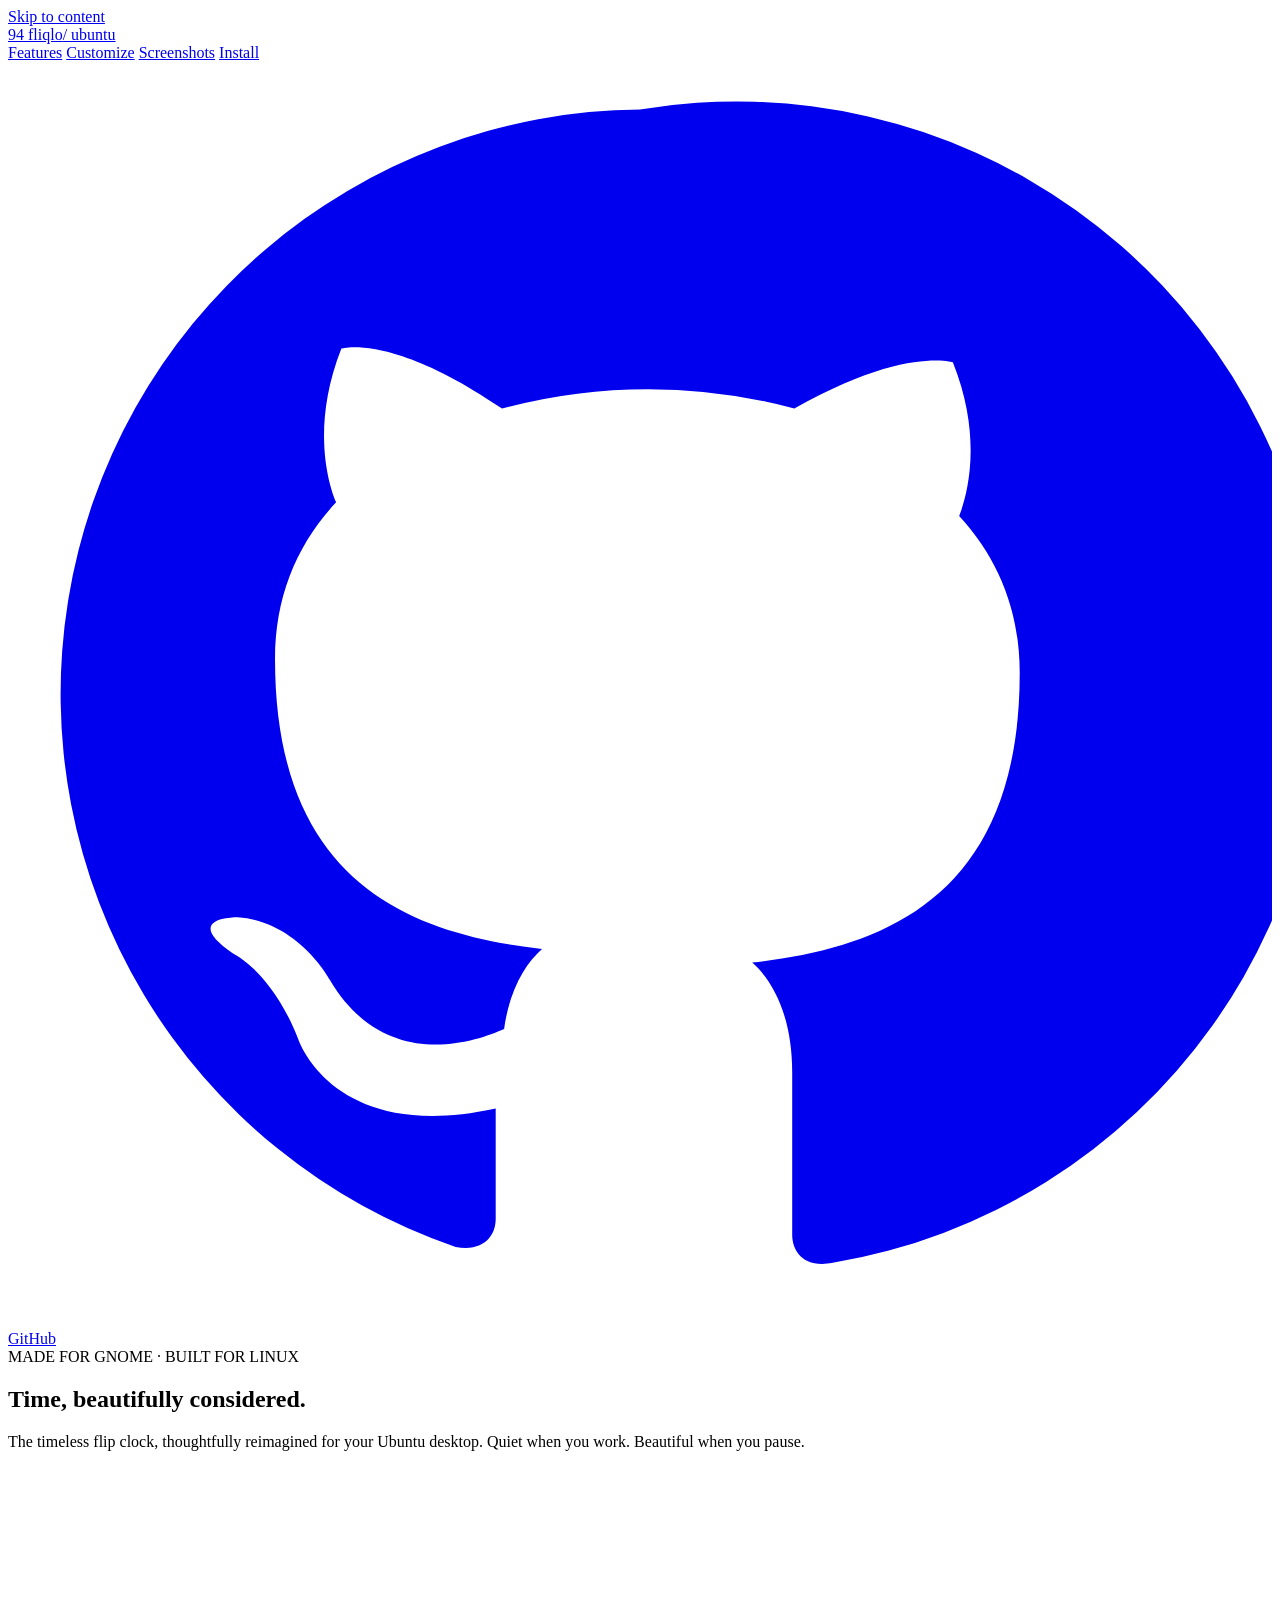
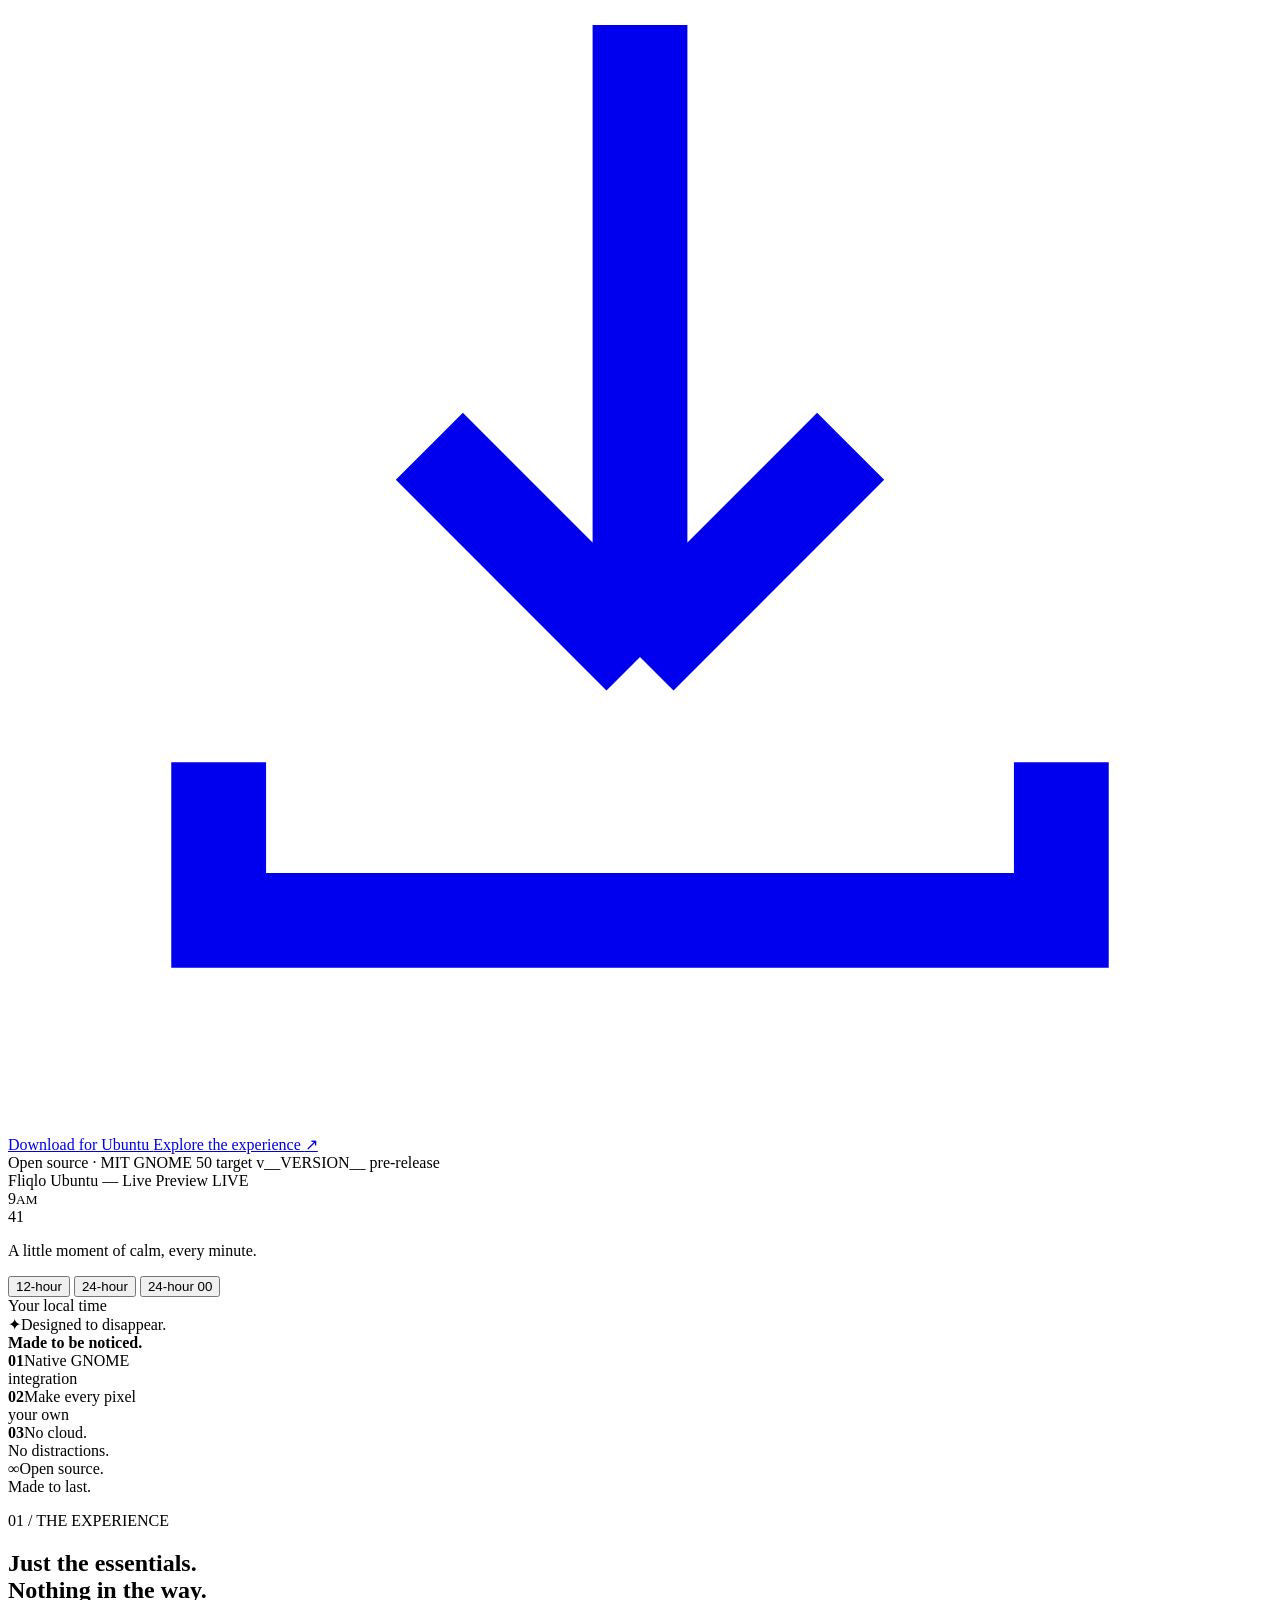
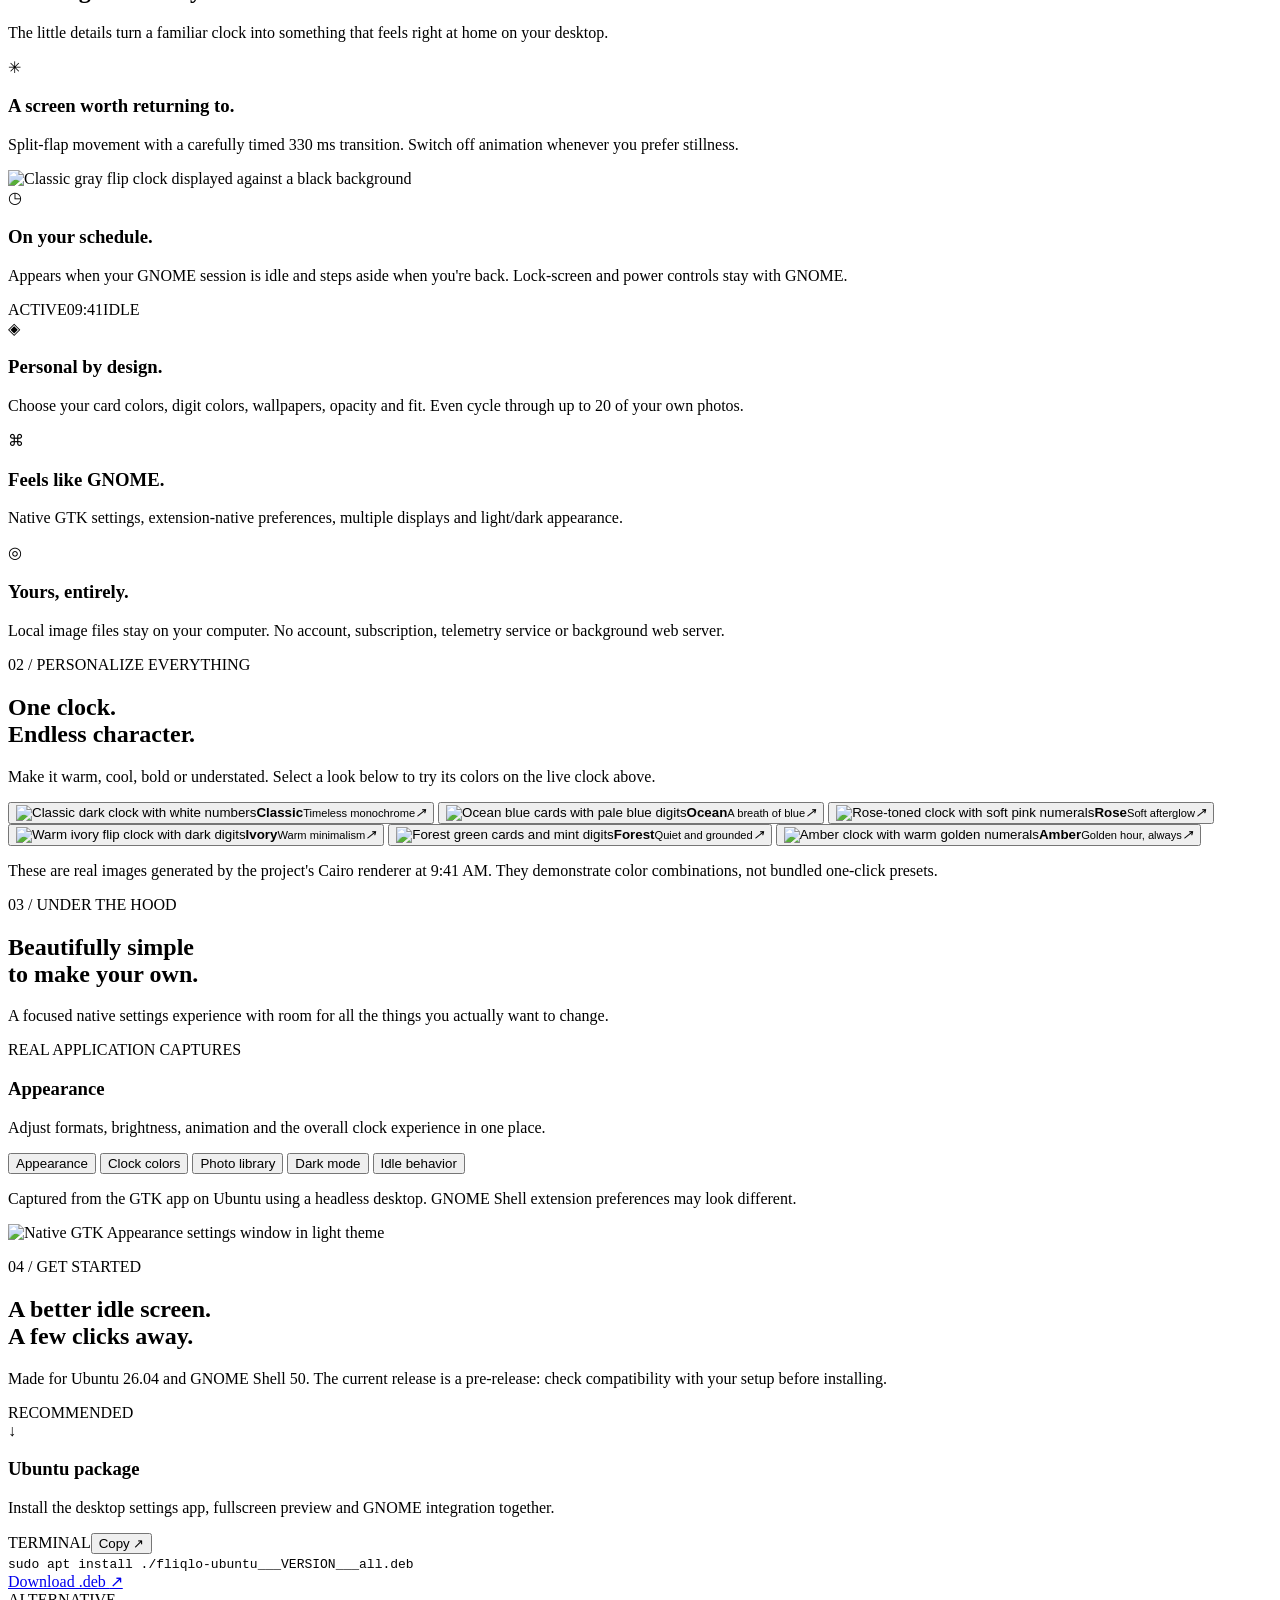
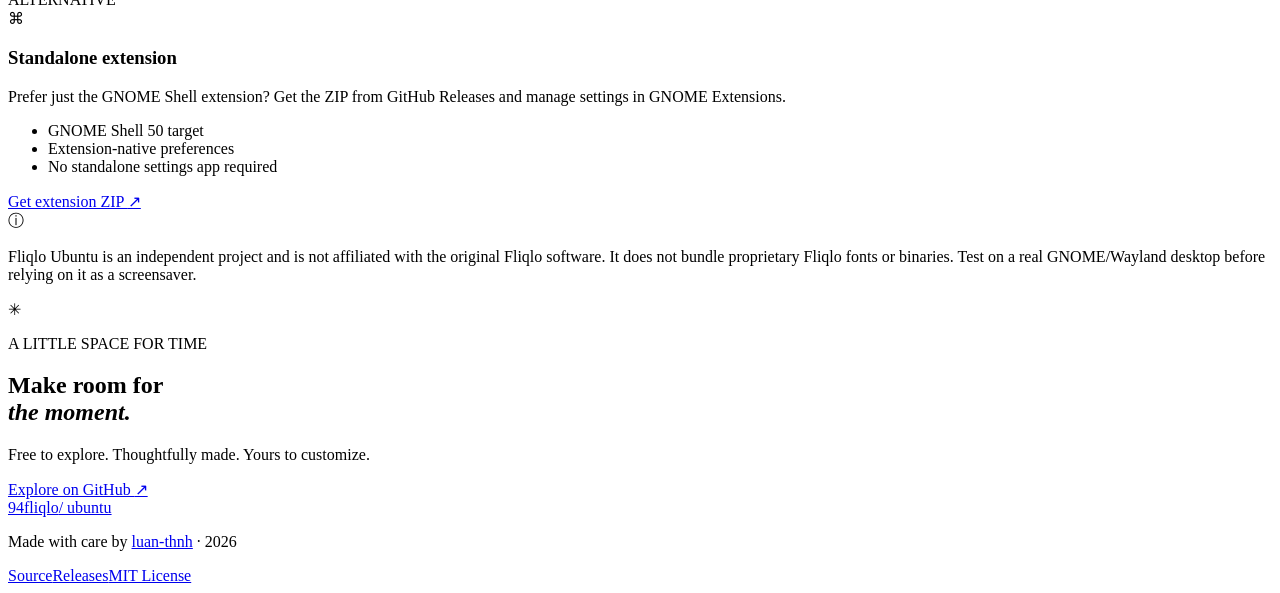
==== website/index.html @ 121087f3 "feat(website): add editorial responsive landing page for Fliqlo Ubuntu" ====
<!doctype html>
<html lang="en">
<head>
  <meta charset="UTF-8">
  <meta name="viewport" content="width=device-width, initial-scale=1">
  <meta name="theme-color" content="#0a0b0e">
  <meta name="description" content="Fliqlo Ubuntu — a beautifully minimal flip-clock screensaver for GNOME on Wayland. Customize colors, backgrounds and idle behavior, with native GTK settings.">
  <meta property="og:type" content="website">
  <meta property="og:title" content="Fliqlo Ubuntu — Time, beautifully considered.">
  <meta property="og:description" content="The iconic flip-clock feeling, reimagined for Ubuntu and GNOME.">
  <meta property="og:image" content="https://luan-thnh.github.io/fliqlo-ubuntu/assets/theme-ocean.png">
  <meta property="og:url" content="https://luan-thnh.github.io/fliqlo-ubuntu/">
  <link rel="canonical" href="https://luan-thnh.github.io/fliqlo-ubuntu/">
  <link rel="icon" type="image/svg+xml" href="./favicon.svg">
  <link rel="stylesheet" href="./styles.css">
  <title>Fliqlo Ubuntu — Time, beautifully considered.</title>
  <script src="./app.js" defer></script>
</head>
<body>
  <a class="skip-link" href="#main">Skip to content</a>
  <div class="page-glow" aria-hidden="true"></div>
  <header class="site-header">
    <nav class="navigation wrap" aria-label="Main navigation">
      <a class="brand" href="#home" aria-label="Fliqlo Ubuntu home">
        <span class="brand-icon" aria-hidden="true"><span>9</span><i></i><span>4</span></span>
        <span>fliqlo<span class="brand-sub">/ ubuntu</span></span>
      </a>
      <div class="nav-links">
        <a href="#features">Features</a>
        <a href="#customize">Customize</a>
        <a href="#screenshots">Screenshots</a>
        <a href="#install">Install</a>
      </div>
      <a class="nav-github" href="https://github.com/luan-thnh/fliqlo-ubuntu" target="_blank" rel="noopener noreferrer" aria-label="View Fliqlo Ubuntu on GitHub">
        <svg viewBox="0 0 24 24" fill="currentColor" aria-hidden="true"><path d="M12 .9A11.1 11.1 0 0 0 8.5 22.5c.56.1.76-.24.76-.53v-2.1c-3.1.68-3.75-1.32-3.75-1.32-.5-1.28-1.23-1.62-1.23-1.62-1.02-.7.08-.69.08-.69 1.14.08 1.74 1.17 1.74 1.17 1.02 1.74 2.67 1.24 3.32.95.1-.74.4-1.24.72-1.52-2.47-.28-5.07-1.24-5.07-5.5 0-1.21.43-2.2 1.16-2.98-.12-.28-.5-1.4.1-2.92 0 0 .95-.3 3.05 1.14a10.65 10.65 0 0 1 5.55 0C17 5.4 17.94 5.7 17.94 5.7c.61 1.52.23 2.64.12 2.92.72.78 1.15 1.77 1.15 2.98 0 4.27-2.6 5.22-5.08 5.5.4.35.76 1.03.76 2.08v3.09c0 .29.2.64.77.53A11.1 11.1 0 0 0 12 .9Z"/></svg>
        <span>GitHub</span>
      </a>
    </nav>
  </header>

  <main id="main">
    <section class="hero wrap" id="home" aria-labelledby="hero-title">
      <div class="hero-copy">
        <div class="eyebrow"><span class="status-dot"></span> MADE FOR GNOME · BUILT FOR LINUX</div>
        <h1 id="hero-title">Time, <span class="text-gradient">beautifully</span> considered.</h1>
        <p class="hero-description">The timeless flip clock, thoughtfully reimagined for your Ubuntu desktop. Quiet when you work. Beautiful when you pause.</p>
        <div class="hero-actions">
          <a class="button button-primary" href="https://github.com/luan-thnh/fliqlo-ubuntu/releases/download/v__VERSION__/fliqlo-ubuntu___VERSION___all.deb">
            <svg viewBox="0 0 24 24" fill="none" stroke="currentColor" stroke-width="1.8" aria-hidden="true"><path d="M12 3v12m0 0 4-4m-4 4-4-4M4 17v3h16v-3"/></svg>
            Download for Ubuntu
          </a>
          <a class="button button-secondary" href="#customize">Explore the experience <span aria-hidden="true">↗</span></a>
        </div>
        <div class="hero-meta">
          <span><span class="meta-dot"></span> Open source · MIT</span>
          <span>GNOME 50 target</span>
          <span>v__VERSION__ pre-release</span>
        </div>
      </div>
      <div class="hero-visual">
        <div class="hero-aurora" aria-hidden="true"></div>
        <div class="preview-shell" id="clock-preview" data-theme="classic">
          <div class="preview-topbar">
            <span class="window-controls" aria-hidden="true"><i></i><i></i><i></i></span>
            <span class="preview-title">Fliqlo Ubuntu <span>— Live Preview</span></span>
            <span class="live-indicator"><span></span> LIVE</span>
          </div>
          <div class="clock-stage">
            <div class="clock-numbers" aria-label="Live flip clock">
              <div class="clock-card"><span id="clock-hours">9</span><small id="clock-period">AM</small><i aria-hidden="true"></i></div>
              <div class="clock-card"><span id="clock-minutes">41</span><i aria-hidden="true"></i></div>
            </div>
            <p class="clock-hint">A little moment of calm, every minute.</p>
          </div>
          <div class="preview-bottom">
            <div class="segmented" role="group" aria-label="Clock format">
              <button type="button" data-format="12" aria-pressed="true" class="is-active">12-hour</button>
              <button type="button" data-format="24" aria-pressed="false">24-hour</button>
              <button type="button" data-format="24pad" aria-pressed="false">24-hour 00</button>
            </div>
            <span class="preview-time-label">Your local time</span>
          </div>
        </div>
        <div class="floating-note"><span class="tiny-sparkle">✦</span><span>Designed to disappear.<br><strong>Made to be noticed.</strong></span></div>
      </div>
    </section>

    <section class="intro-ribbon wrap" aria-label="Project highlights">
      <div><strong>01</strong><span>Native GNOME<br>integration</span></div>
      <div><strong>02</strong><span>Make every pixel<br>your own</span></div>
      <div><strong>03</strong><span>No cloud.<br>No distractions.</span></div>
      <div><strong>∞</strong><span>Open source.<br>Made to last.</span></div>
    </section>

    <section class="section wrap" id="features" aria-labelledby="features-title">
      <div class="section-heading">
        <div><p class="overline">01 / THE EXPERIENCE</p><h2 id="features-title">Just the essentials.<br><span>Nothing in the way.</span></h2></div>
        <p class="section-intro">The little details turn a familiar clock into something that feels right at home on your desktop.</p>
      </div>
      <div class="feature-grid">
        <article class="feature-card feature-large">
          <div class="feature-mark">✳</div>
          <h3>A screen worth returning to.</h3>
          <p>Split-flap movement with a carefully timed 330 ms transition. Switch off animation whenever you prefer stillness.</p>
          <div class="feature-visual"><img loading="lazy" src="./assets/theme-classic.png" width="1600" height="900" alt="Classic gray flip clock displayed against a black background"></div>
        </article>
        <article class="feature-card">
          <div class="feature-mark">◷</div>
          <h3>On your schedule.</h3>
          <p>Appears when your GNOME session is idle and steps aside when you're back. Lock-screen and power controls stay with GNOME.</p>
          <div class="mini-graphic"><span>ACTIVE</span><span class="dotted-line"></span><span class="mini-clock">09<span>:</span>41</span><span class="mini-tag">IDLE</span></div>
        </article>
        <article class="feature-card">
          <div class="feature-mark">◈</div>
          <h3>Personal by design.</h3>
          <p>Choose your card colors, digit colors, wallpapers, opacity and fit. Even cycle through up to 20 of your own photos.</p>
          <div class="color-dots"><span style="background:#173a56"></span><span style="background:#572c43"></span><span style="background:#e8ddc9"></span><span style="background:#194d40"></span><span style="background:#634222"></span></div>
        </article>
        <article class="feature-card feature-bottom">
          <div class="feature-mark">⌘</div>
          <h3>Feels like GNOME.</h3>
          <p>Native GTK settings, extension-native preferences, multiple displays and light/dark appearance.</p>
        </article>
        <article class="feature-card feature-bottom">
          <div class="feature-mark">◎</div>
          <h3>Yours, entirely.</h3>
          <p>Local image files stay on your computer. No account, subscription, telemetry service or background web server.</p>
        </article>
      </div>
    </section>

    <section class="section themes-section" id="customize" aria-labelledby="customize-title">
      <div class="wrap">
        <div class="section-heading">
          <div><p class="overline">02 / PERSONALIZE EVERYTHING</p><h2 id="customize-title">One clock.<br><span>Endless character.</span></h2></div>
          <p class="section-intro">Make it warm, cool, bold or understated. Select a look below to try its colors on the live clock above.</p>
        </div>
        <div class="themes-grid" role="group" aria-label="Preview flip-clock color combinations">
          <button class="theme-tile is-selected" type="button" data-theme="classic" aria-pressed="true"><img loading="lazy" src="./assets/theme-classic.png" width="1600" height="900" alt="Classic dark clock with white numbers"><span><strong>Classic</strong><small>Timeless monochrome</small></span><i aria-hidden="true">↗</i></button>
          <button class="theme-tile" type="button" data-theme="ocean" aria-pressed="false"><img loading="lazy" src="./assets/theme-ocean.png" width="1600" height="900" alt="Ocean blue cards with pale blue digits"><span><strong>Ocean</strong><small>A breath of blue</small></span><i aria-hidden="true">↗</i></button>
          <button class="theme-tile" type="button" data-theme="rose" aria-pressed="false"><img loading="lazy" src="./assets/theme-rose.png" width="1600" height="900" alt="Rose-toned clock with soft pink numerals"><span><strong>Rose</strong><small>Soft afterglow</small></span><i aria-hidden="true">↗</i></button>
          <button class="theme-tile" type="button" data-theme="ivory" aria-pressed="false"><img loading="lazy" src="./assets/theme-ivory.png" width="1600" height="900" alt="Warm ivory flip clock with dark digits"><span><strong>Ivory</strong><small>Warm minimalism</small></span><i aria-hidden="true">↗</i></button>
          <button class="theme-tile" type="button" data-theme="forest" aria-pressed="false"><img loading="lazy" src="./assets/theme-forest.png" width="1600" height="900" alt="Forest green cards and mint digits"><span><strong>Forest</strong><small>Quiet and grounded</small></span><i aria-hidden="true">↗</i></button>
          <button class="theme-tile" type="button" data-theme="amber" aria-pressed="false"><img loading="lazy" src="./assets/theme-amber.png" width="1600" height="900" alt="Amber clock with warm golden numerals"><span><strong>Amber</strong><small>Golden hour, always</small></span><i aria-hidden="true">↗</i></button>
        </div>
        <p class="gallery-disclaimer">These are real images generated by the project's Cairo renderer at 9:41 AM. They demonstrate color combinations, not bundled one-click presets.</p>
      </div>
    </section>

    <section class="section wrap" id="screenshots" aria-labelledby="screenshots-title">
      <div class="section-heading">
        <div><p class="overline">03 / UNDER THE HOOD</p><h2 id="screenshots-title">Beautifully simple<br><span>to make your own.</span></h2></div>
        <p class="section-intro">A focused native settings experience with room for all the things you actually want to change.</p>
      </div>
      <div class="screenshots-layout">
        <div class="screenshot-caption">
          <span class="small-index">REAL APPLICATION CAPTURES</span>
          <h3 id="screenshot-title">Appearance</h3>
          <p id="screenshot-description">Adjust formats, brightness, animation and the overall clock experience in one place.</p>
          <div class="screenshot-tabs" role="group" aria-label="Choose application screenshot">
            <button type="button" class="is-active" data-shot="appearance" aria-pressed="true">Appearance</button>
            <button type="button" data-shot="colors" aria-pressed="false">Clock colors</button>
            <button type="button" data-shot="photos" aria-pressed="false">Photo library</button>
            <button type="button" data-shot="dark" aria-pressed="false">Dark mode</button>
            <button type="button" data-shot="idle" aria-pressed="false">Idle behavior</button>
          </div>
          <p class="screenshot-footnote">Captured from the GTK app on Ubuntu using a headless desktop. GNOME Shell extension preferences may look different.</p>
        </div>
        <div class="screenshot-frame"><img id="screenshot-image" loading="lazy" src="./assets/appearance-light.png" width="690" height="876" alt="Native GTK Appearance settings window in light theme"></div>
      </div>
    </section>

    <section class="section install-section" id="install" aria-labelledby="install-title">
      <div class="wrap">
        <div class="section-heading">
          <div><p class="overline">04 / GET STARTED</p><h2 id="install-title">A better idle screen.<br><span>A few clicks away.</span></h2></div>
          <p class="section-intro">Made for Ubuntu 26.04 and GNOME Shell 50. The current release is a pre-release: check compatibility with your setup before installing.</p>
        </div>
        <div class="install-grid">
          <article class="install-card install-featured">
            <span class="install-type">RECOMMENDED</span>
            <div class="install-icon">↓</div>
            <h3>Ubuntu package</h3>
            <p>Install the desktop settings app, fullscreen preview and GNOME integration together.</p>
            <div class="terminal"><div class="terminal-top"><span>TERMINAL</span><button type="button" id="copy-install" aria-label="Copy installation command">Copy <span aria-hidden="true">↗</span></button></div><code id="install-command">sudo apt install ./fliqlo-ubuntu___VERSION___all.deb</code></div>
            <a class="button button-primary install-cta" href="https://github.com/luan-thnh/fliqlo-ubuntu/releases/download/v__VERSION__/fliqlo-ubuntu___VERSION___all.deb">Download .deb <span aria-hidden="true">↗</span></a>
          </article>
          <article class="install-card">
            <span class="install-type">ALTERNATIVE</span>
            <div class="install-icon muted">⌘</div>
            <h3>Standalone extension</h3>
            <p>Prefer just the GNOME Shell extension? Get the ZIP from GitHub Releases and manage settings in GNOME Extensions.</p>
            <ul class="install-list"><li>GNOME Shell 50 target</li><li>Extension-native preferences</li><li>No standalone settings app required</li></ul>
            <a class="button button-secondary install-cta" href="https://github.com/luan-thnh/fliqlo-ubuntu/releases/tag/v__VERSION__">Get extension ZIP <span aria-hidden="true">↗</span></a>
          </article>
        </div>
        <div class="install-note"><span>ⓘ</span><p>Fliqlo Ubuntu is an independent project and is not affiliated with the original Fliqlo software. It does not bundle proprietary Fliqlo fonts or binaries. Test on a real GNOME/Wayland desktop before relying on it as a screensaver.</p></div>
      </div>
    </section>

    <section class="closing wrap" aria-labelledby="closing-title">
      <div class="closing-line" aria-hidden="true">✳</div>
      <p class="overline">A LITTLE SPACE FOR TIME</p>
      <h2 id="closing-title">Make room for<br><em>the moment.</em></h2>
      <p>Free to explore. Thoughtfully made. Yours to customize.</p>
      <a class="button button-primary" href="https://github.com/luan-thnh/fliqlo-ubuntu">Explore on GitHub <span aria-hidden="true">↗</span></a>
    </section>
  </main>
  <footer class="footer wrap">
    <a class="brand" href="#home"><span class="brand-icon small" aria-hidden="true"><span>9</span><i></i><span>4</span></span>fliqlo<span class="brand-sub">/ ubuntu</span></a>
    <p>Made with care by <a href="https://github.com/luan-thnh" target="_blank" rel="noopener noreferrer">luan-thnh</a> · <span id="year">2026</span></p>
    <div><a href="https://github.com/luan-thnh/fliqlo-ubuntu">Source</a><a href="https://github.com/luan-thnh/fliqlo-ubuntu/releases">Releases</a><a href="https://github.com/luan-thnh/fliqlo-ubuntu/blob/main/LICENSE">MIT License</a></div>
  </footer>
  <div class="toast" id="toast" role="status" aria-live="polite"></div>
</body>
</html>
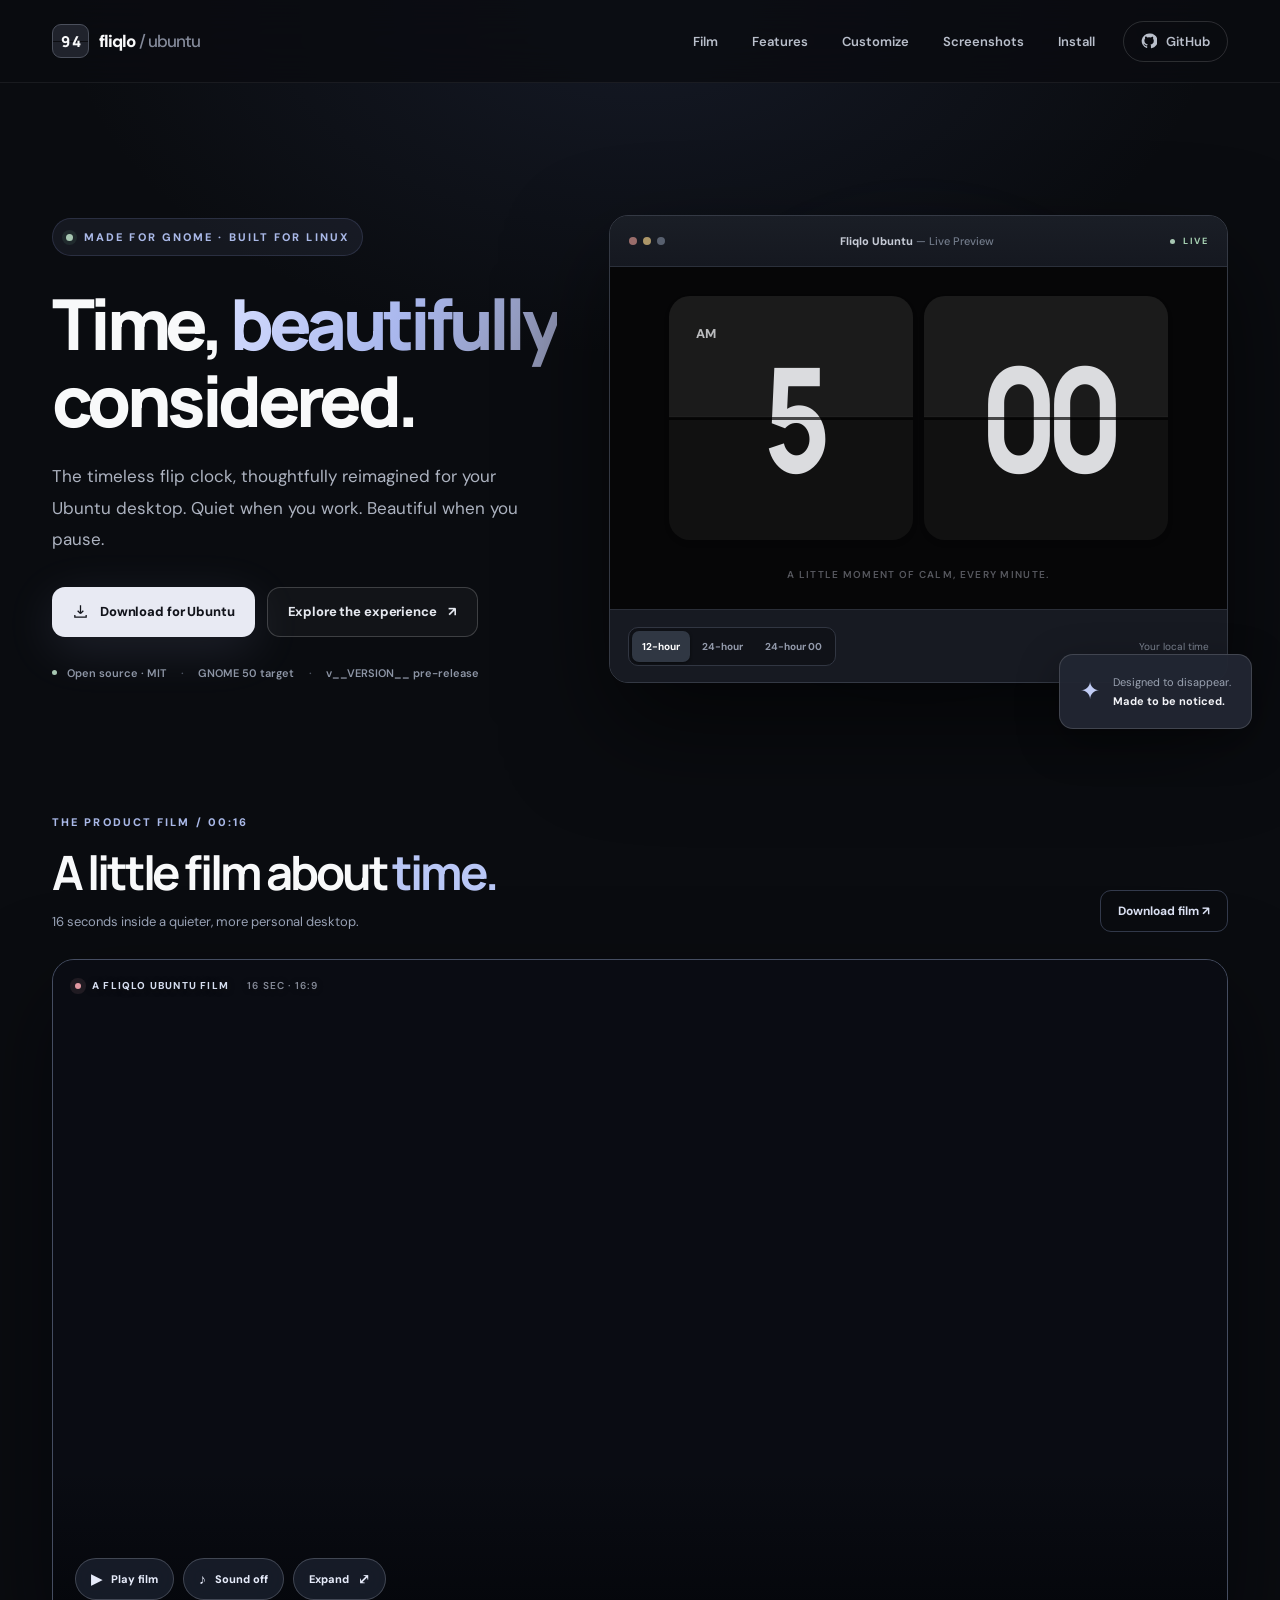
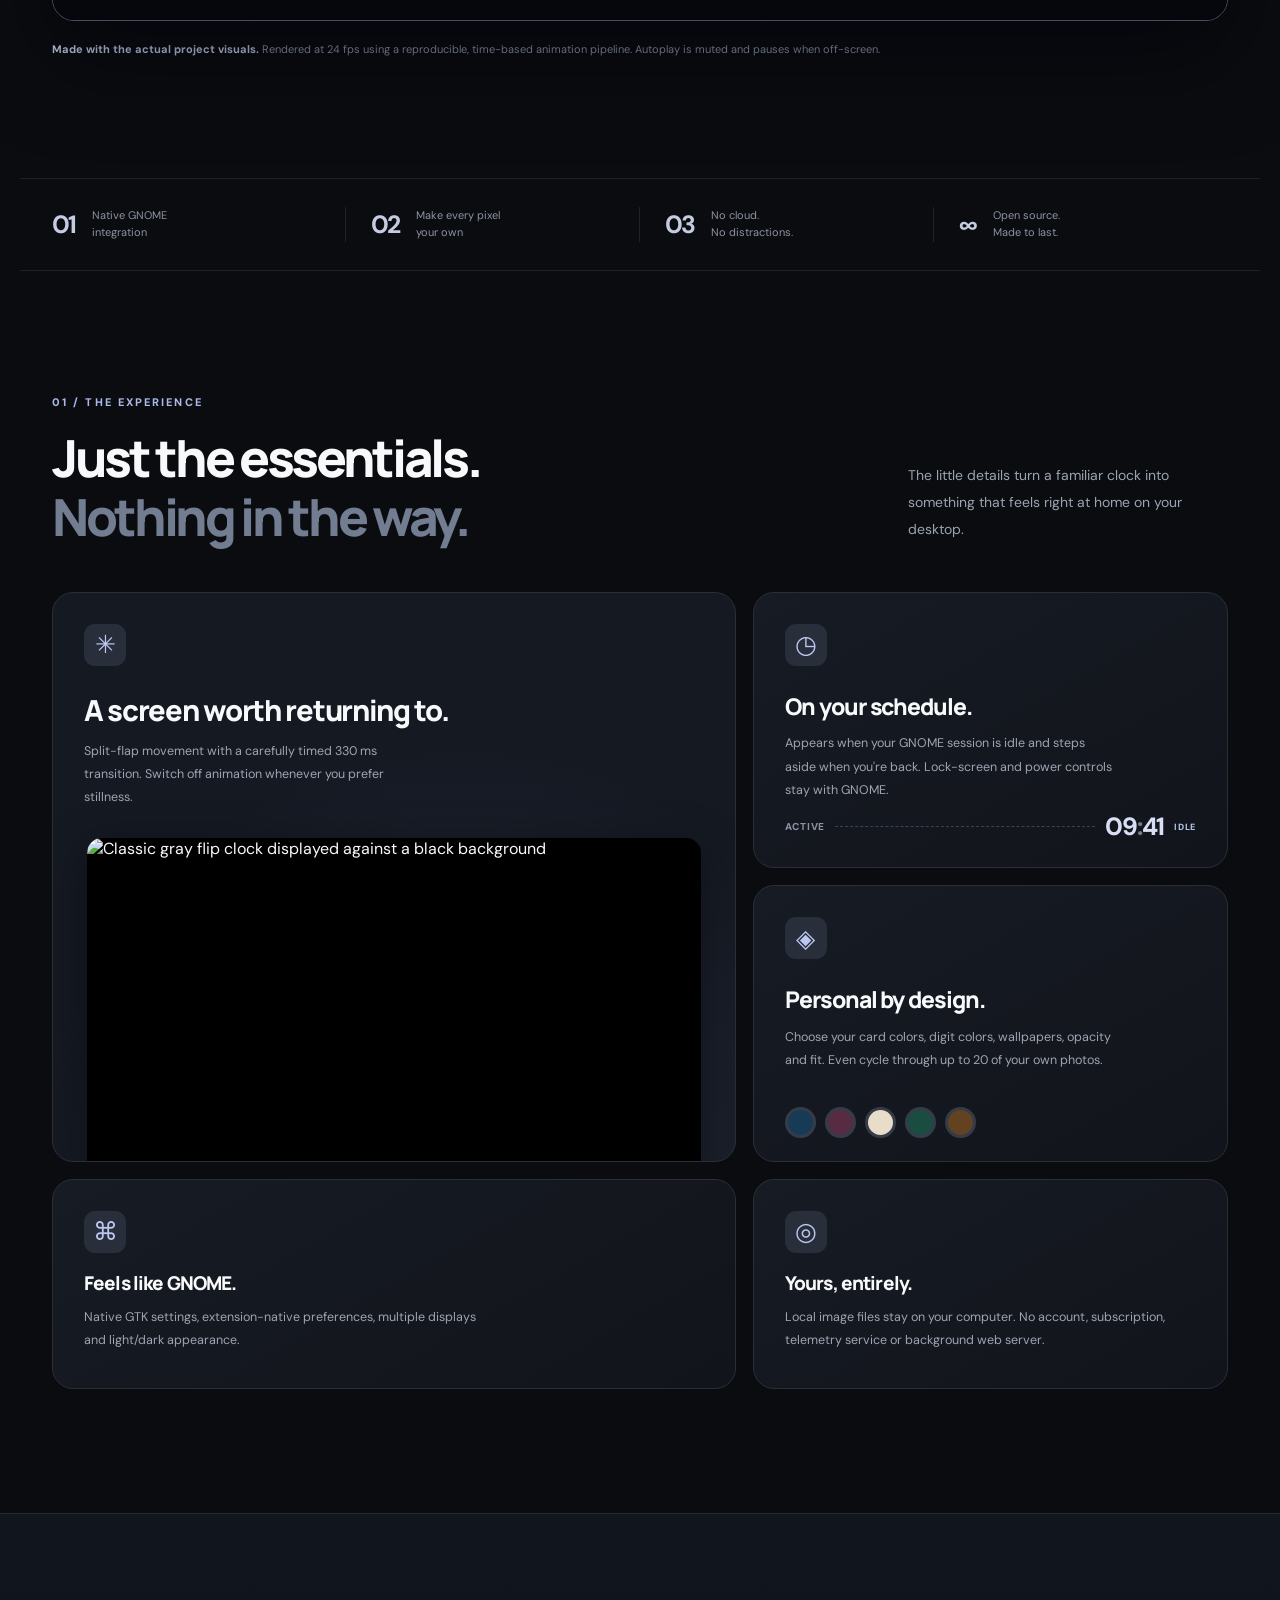
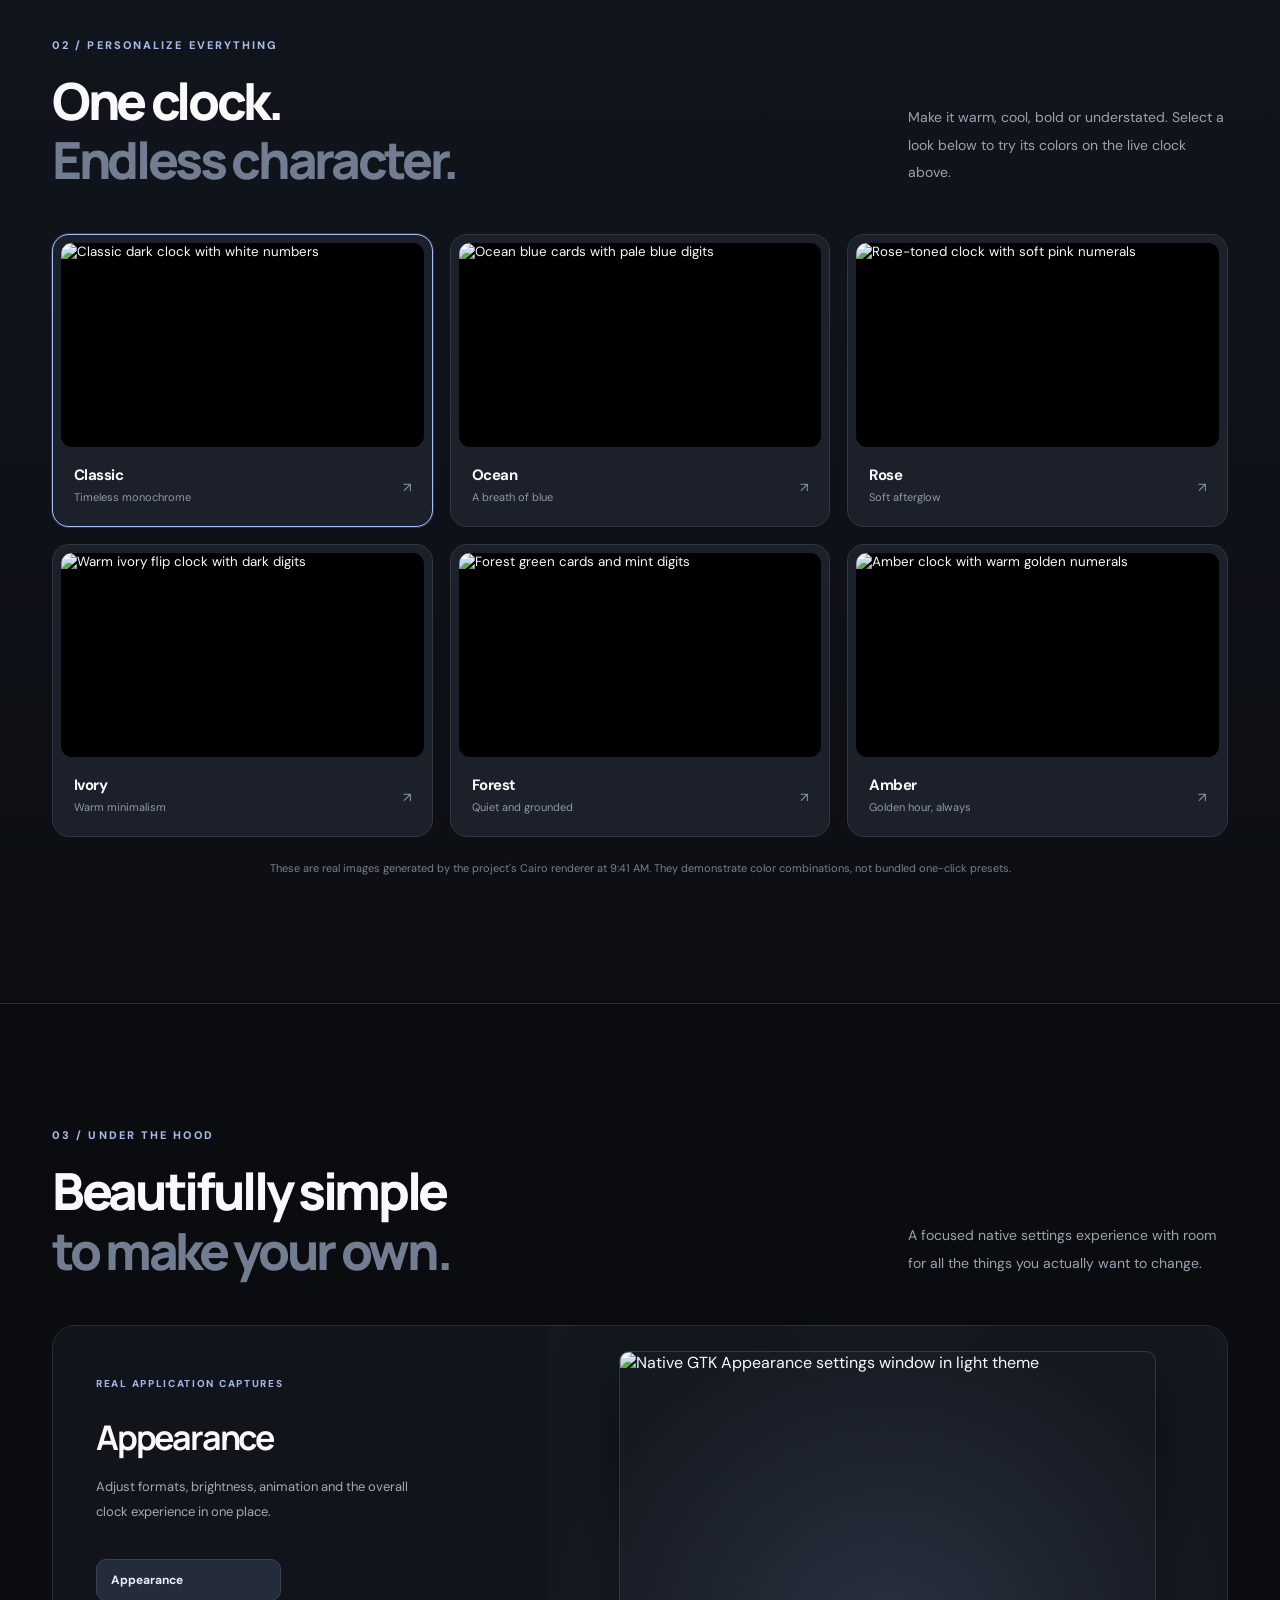
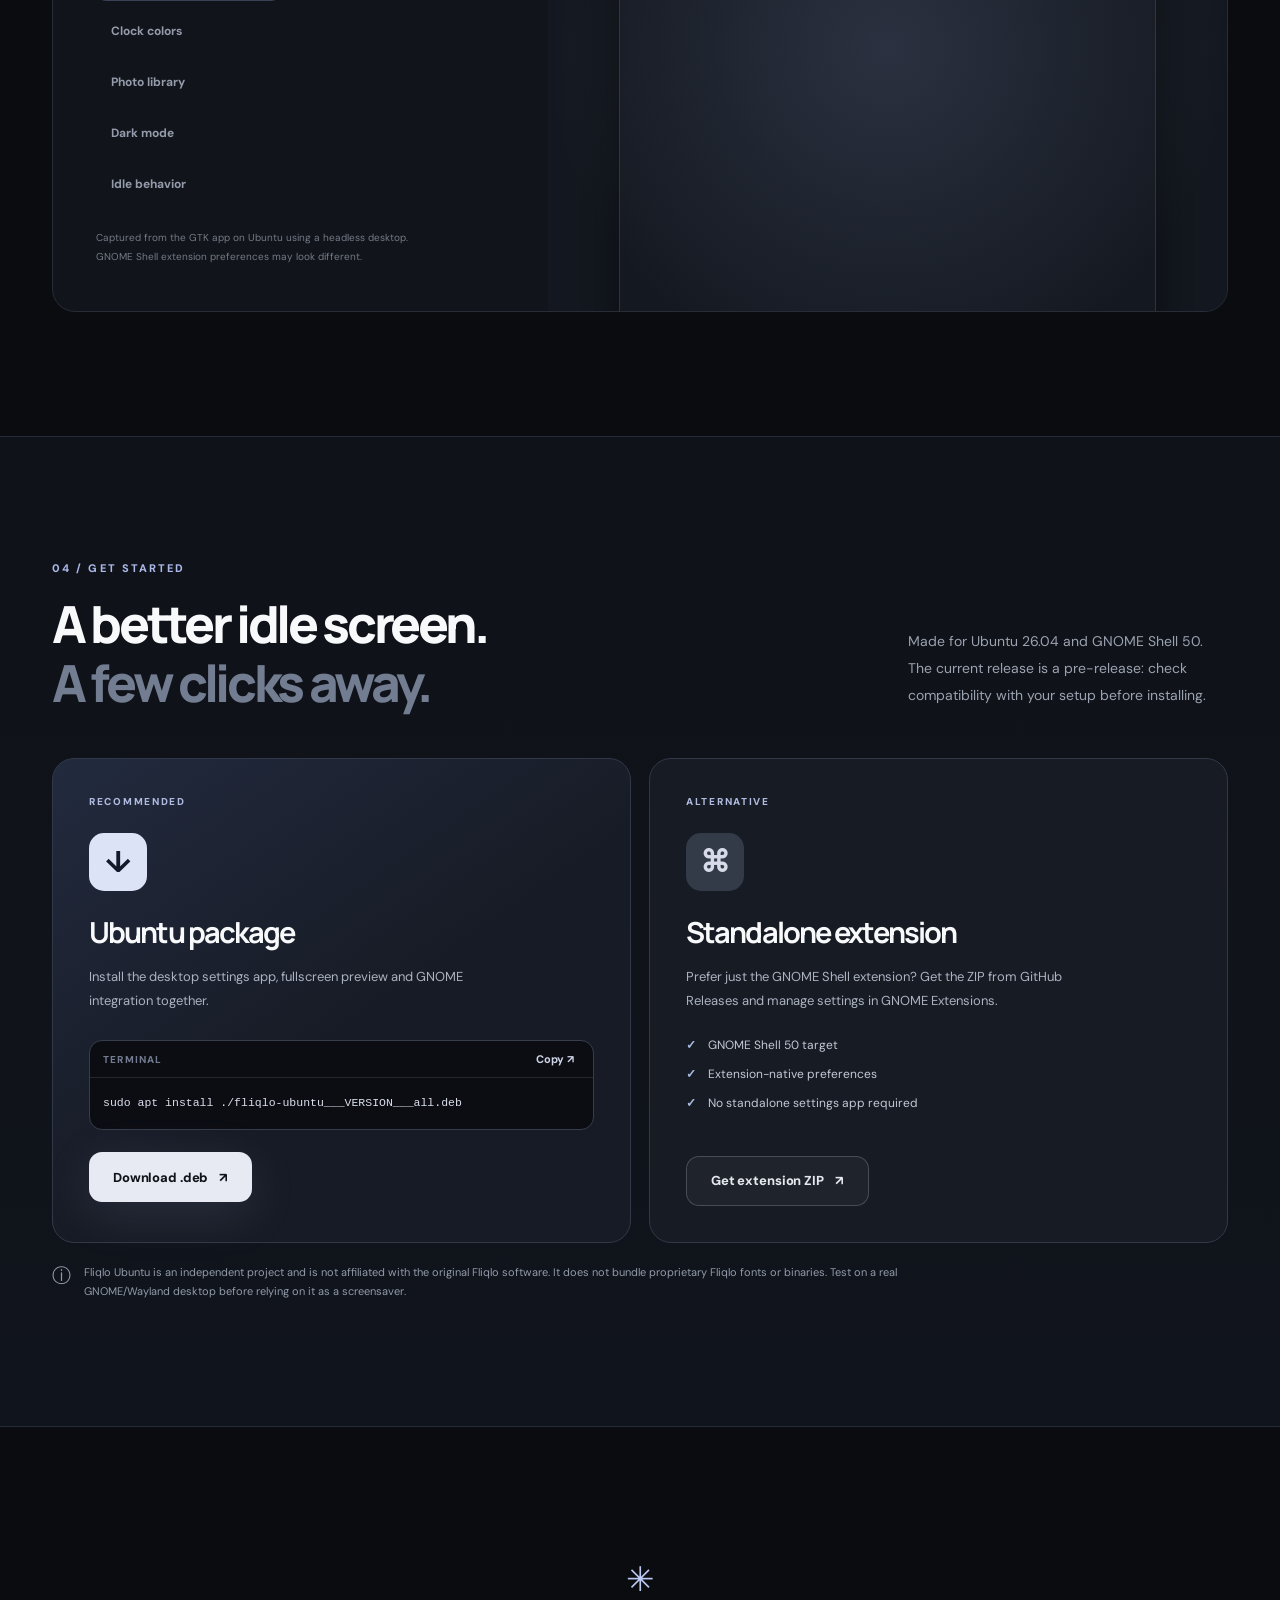
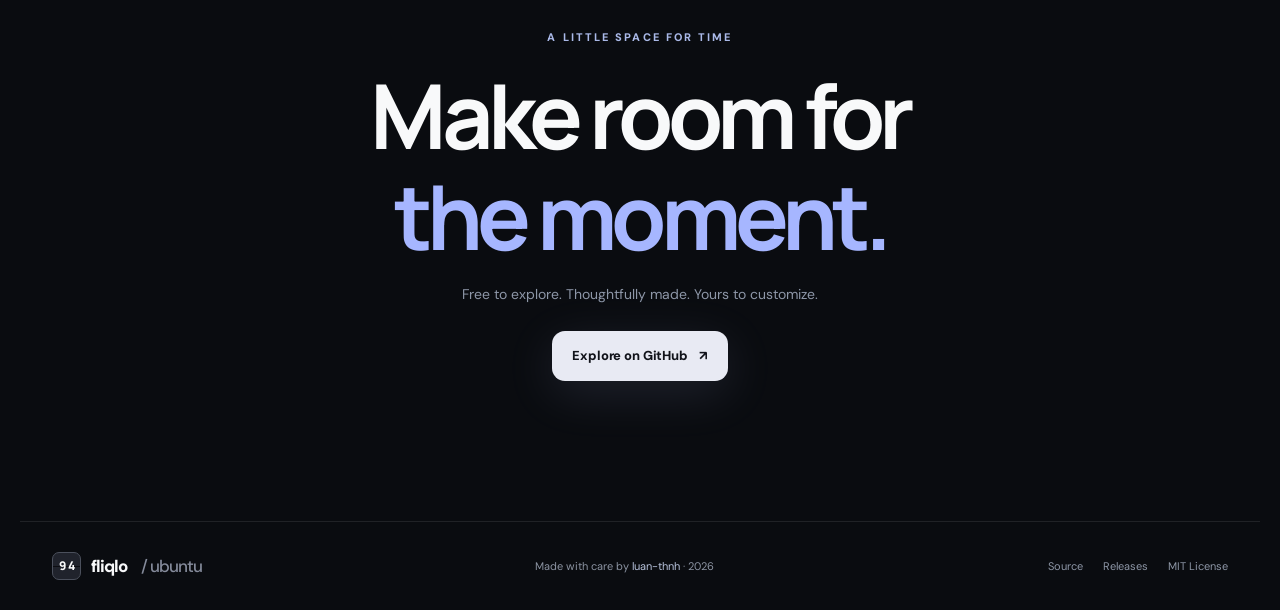
==== commit 9f81c85f: "feat(website): integrate cinematic product video with accessible autoplay and sound controls" ====
--- a/website/index.html
+++ b/website/index.html
@@ -26,6 +26,7 @@
         <span>fliqlo<span class="brand-sub">/ ubuntu</span></span>
       </a>
       <div class="nav-links">
+        <a href="#film">Film</a>
         <a href="#features">Features</a>
         <a href="#customize">Customize</a>
         <a href="#screenshots">Screenshots</a>
@@ -83,6 +84,30 @@
         </div>
         <div class="floating-note"><span class="tiny-sparkle">✦</span><span>Designed to disappear.<br><strong>Made to be noticed.</strong></span></div>
       </div>
+    </section>
+
+    <section class="film-section wrap" id="film" aria-labelledby="film-title">
+      <div class="film-heading">
+        <div>
+          <p class="overline">THE PRODUCT FILM / 00:16</p>
+          <h2 id="film-title">A little film about <em>time.</em></h2>
+          <p>16 seconds inside a quieter, more personal desktop.</p>
+        </div>
+        <a href="./media/fliqlo-ubuntu-teaser.mp4" download class="film-download">Download film <span aria-hidden="true">↗</span></a>
+      </div>
+      <div class="film-frame" id="film-frame">
+        <video id="product-film" class="product-film" muted loop playsinline preload="none" poster="./media/fliqlo-ubuntu-poster.jpg" width="1280" height="720" aria-label="Fliqlo Ubuntu cinematic product film showing classic flip cards, customizable colors and native GTK settings">
+          <source src="./media/fliqlo-ubuntu-teaser.mp4" type="video/mp4">
+          <p>Your browser does not support video. <a href="./media/fliqlo-ubuntu-teaser.mp4">Download the product film</a>.</p>
+        </video>
+        <div class="film-label" aria-hidden="true"><span class="film-red-dot"></span> A FLIQLO UBUNTU FILM <span class="film-label-time">16 SEC · 16:9</span></div>
+        <div class="film-controls" role="group" aria-label="Video controls">
+          <button id="film-play" type="button" aria-label="Play film" aria-pressed="false"><span id="film-play-symbol" aria-hidden="true">▶</span><span id="film-play-label">Play film</span></button>
+          <button id="film-sound" type="button" aria-label="Unmute film" aria-pressed="false"><span id="film-sound-symbol" aria-hidden="true">♪</span><span id="film-sound-label">Sound off</span></button>
+          <button id="film-fullscreen" type="button" aria-label="Play video fullscreen">Expand <span aria-hidden="true">⤢</span></button>
+        </div>
+      </div>
+      <p class="film-caption"><span>Made with the actual project visuals.</span> Rendered at 24 fps using a reproducible, time-based animation pipeline. Autoplay is muted and pauses when off-screen.</p>
     </section>
 
     <section class="intro-ribbon wrap" aria-label="Project highlights">
--- a/website/styles.css
+++ b/website/styles.css
@@ -0,0 +1,234 @@
+@import url('https://fonts.googleapis.com/css2?family=DM+Sans:wght@400;500;600;700;800&family=Manrope:wght@400;500;600;700;800&display=swap');
+
+:root{
+  --ink:#0a0c10;--surface:#11141b;--surface-2:#171b24;--white:#f8f9fa;--soft:#d5d8e0;
+  --muted:#9fa5b4;--line:rgba(255,255,255,.09);--accent:#a6b6ff;
+  --radius:22px;--font:'DM Sans',-apple-system,BlinkMacSystemFont,'Segoe UI',sans-serif;
+  font-family:var(--font);color:var(--white);color-scheme:dark;
+  -webkit-font-smoothing:antialiased
+}
+*,*::before,*::after{box-sizing:border-box}
+html{scroll-behavior:smooth;scroll-padding-top:100px}
+body{margin:0;background:var(--ink);overflow-x:hidden}
+body,button{font-family:var(--font)}
+a{color:inherit;text-decoration:none}
+button{color:inherit;cursor:pointer}
+button,a{-webkit-tap-highlight-color:transparent}
+button:focus-visible,a:focus-visible{outline:3px solid #b7c8ff;outline-offset:4px}
+img{display:block;max-width:100%}
+h1,h2,h3,p{margin:0}
+h1,h2,h3{font-family:'Manrope',var(--font);letter-spacing:-.065em}
+.wrap{max-width:1240px;margin:auto;padding-inline:32px}
+.skip-link{position:absolute;z-index:500;top:-60px;left:20px;padding:12px 22px;background:white;color:black}
+.skip-link:focus{top:12px}
+.page-glow{height:730px;width:1200px;position:absolute;z-index:-1;pointer-events:none;top:-360px;left:calc(50% - 600px);background:radial-gradient(ellipse,rgba(64,79,125,.20),transparent 68%)}
+.site-header{position:sticky;top:0;z-index:100;background:rgba(10,12,16,.82);backdrop-filter:blur(22px);-webkit-backdrop-filter:blur(22px);border-bottom:1px solid rgba(255,255,255,.065)}
+.navigation{height:82px;display:flex;align-items:center;justify-content:space-between;gap:28px}
+.brand{display:inline-flex;align-items:center;gap:10px;font-size:17px;font-weight:800;letter-spacing:-.06em;white-space:nowrap}
+.brand-sub{color:#858b9b;font-weight:500;margin-left:4px}
+.brand-icon{position:relative;display:inline-flex;align-items:center;justify-content:center;gap:3px;width:37px;height:34px;border:1px solid #4b505c;border-radius:9px;background:#20232c;overflow:hidden;letter-spacing:-.075em;font-size:15px;font-family:'Manrope',sans-serif}
+.brand-icon span{position:relative;z-index:1}.brand-icon i{position:absolute;top:50%;height:1px;width:100%;left:0;background:#0c0d11}.brand-icon.small{width:29px;height:28px;font-size:12px;border-radius:7px}
+.nav-links{display:flex;gap:34px;margin-left:auto}
+.nav-links a,.nav-github{font-size:13px;font-weight:600;color:#b9bfcb;transition:color .2s}
+.nav-links a:hover,.nav-github:hover{color:#fff}
+.nav-github{display:flex;align-items:center;gap:9px;border:1px solid rgba(255,255,255,.14);border-radius:100px;padding:11px 17px}
+.nav-github svg{width:16px;height:16px}
+.hero{min-height:710px;display:grid;grid-template-columns:.9fr 1.1fr;gap:50px;align-items:center;padding-block:108px 93px}
+.eyebrow,.overline{font-size:11px;letter-spacing:.19em;font-weight:800;color:#aab9e8}
+.eyebrow{display:inline-flex;align-items:center;gap:11px;padding:11px 13px;background:rgba(166,182,255,.07);border:1px solid rgba(166,182,255,.15);border-radius:100px}
+.status-dot,.meta-dot,.live-indicator span{display:inline-block;width:7px;height:7px;border-radius:50%;background:#a7c7b2;box-shadow:0 0 0 4px rgba(132,198,153,.1)}
+.hero h1{font-size:clamp(54px,5.5vw,83px);line-height:1.085;max-width:650px;margin:29px 0 23px;font-weight:800}
+.text-gradient{background:linear-gradient(115deg,#d5ddff 0%,#a9b7ed 52%,#898eaa 100%);color:transparent;-webkit-background-clip:text;background-clip:text}
+.hero-description{font-size:17px;line-height:1.85;color:#adb3c0;max-width:500px}
+.hero-actions{display:flex;flex-wrap:wrap;gap:12px;margin-top:31px}
+.button{min-height:50px;display:inline-flex;align-items:center;justify-content:center;gap:11px;padding:0 20px;border-radius:13px;font-size:13px;letter-spacing:-.01em;font-weight:800;transition:transform .22s,box-shadow .22s,border-color .22s}
+.button:hover{transform:translateY(-2px)}
+.button svg{width:17px;height:17px}
+.button-primary{background:#e8eaf3;color:#11131a;box-shadow:0 12px 50px rgba(189,200,255,.12)}
+.button-primary:hover{box-shadow:0 17px 55px rgba(189,200,255,.22);background:white}
+.button-secondary{border:1px solid rgba(255,255,255,.19);background:rgba(255,255,255,.035);color:#e5e8ef}
+.button-secondary:hover{border-color:rgba(255,255,255,.47)}
+.hero-meta{display:flex;flex-wrap:wrap;gap:15px;margin-top:29px;color:#8d95a5;font-size:11px;font-weight:600}
+.hero-meta span+span:before{content:'·';margin-right:14px;color:#4e5361}
+.hero-meta .meta-dot{margin-right:7px;width:5px;height:5px;vertical-align:2px;box-shadow:none}
+.hero-visual{position:relative;isolation:isolate;padding-block:24px}
+.hero-aurora{position:absolute;z-index:-1;left:8%;right:8%;top:1%;height:95%;background:radial-gradient(ellipse,rgba(140,154,215,.17),transparent 65%);filter:blur(40px)}
+.preview-shell{background:#111318;border:1px solid #343944;border-radius:19px;box-shadow:0 45px 100px rgba(0,0,0,.57),0 0 0 1px rgba(255,255,255,.035) inset;overflow:hidden;--card-top:#1b1b1b;--card-bottom:#111111;--digit-color:#dbdcdf;--stage-color:#060607}
+.preview-topbar{height:51px;background:linear-gradient(#1a1e26,#151820);border-bottom:1px solid #2b303b;display:flex;justify-content:space-between;align-items:center;padding:0 19px;gap:10px}
+.window-controls{display:flex;align-items:center;gap:6px}
+.window-controls i{width:8px;height:8px;border-radius:50%;background:#58606f}.window-controls i:first-child{background:#9a6d6b}.window-controls i:nth-child(2){background:#ac9668}
+.preview-title{color:#c6cbd6;font-size:11px;font-weight:800;white-space:nowrap}.preview-title span{color:#727b8a;font-weight:500}
+.live-indicator{font-size:9px;letter-spacing:.16em;font-weight:800;color:#a6d0b2;display:flex;align-items:center;gap:8px}
+.live-indicator span{width:5px;height:5px;box-shadow:none}
+.clock-stage{background:var(--stage-color);min-height:342px;display:flex;flex-direction:column;align-items:center;justify-content:center;gap:28px;transition:background .3s;overflow:hidden;padding:28px 18px}
+.clock-numbers{display:flex;align-items:center;gap:11px;justify-content:center;width:100%}
+.clock-card{position:relative;display:flex;align-items:center;justify-content:center;aspect-ratio:1/1;width:min(44%,244px);border-radius:21px;overflow:hidden;background:linear-gradient(180deg,var(--card-top) 0%,var(--card-top) 49.8%,var(--card-bottom) 50.2%,var(--card-bottom) 100%);color:var(--digit-color);box-shadow:0 3px 5px rgba(0,0,0,.16);transition:background .3s,color .3s}
+.clock-card>span{font-family:'Manrope',sans-serif;font-stretch:condensed;letter-spacing:-.105em;font-size:clamp(88px,11.3vw,154px);font-weight:800;line-height:1;transform:scaleX(.8);user-select:none}
+.clock-card small{position:absolute;z-index:2;top:12%;left:11%;font-size:clamp(9px,1vw,14px);font-weight:800;opacity:.83}
+.clock-card i{position:absolute;inset:49.8% 0 auto;height:3px;z-index:2;background:rgba(0,0,0,.68);box-shadow:0 -1px rgba(255,255,255,.018)}
+.clock-hint{font-size:10px;font-weight:600;letter-spacing:.13em;text-transform:uppercase;color:rgba(225,229,243,.37);text-align:center}
+.preview-bottom{min-height:73px;display:flex;gap:10px;align-items:center;justify-content:space-between;padding:16px 18px;background:#171a22;border-top:1px solid #2a2e38}
+.segmented{display:flex;align-items:center;background:#101218;border:1px solid #313642;border-radius:10px;padding:3px;gap:2px}
+.segmented button{background:none;border:0;border-radius:7px;padding:9px 10px;font-size:10px;color:#939aab;font-weight:700;white-space:nowrap}
+.segmented button.is-active{color:#fff;background:#303743;box-shadow:0 1px 3px #080a0c}
+.preview-time-label{color:#7e8593;font-size:10px;white-space:nowrap}
+.floating-note{position:absolute;right:-24px;bottom:-22px;display:flex;align-items:center;gap:13px;padding:16px 20px;border-radius:14px;background:rgba(34,38,50,.96);border:1px solid rgba(255,255,255,.15);box-shadow:0 13px 40px rgba(0,0,0,.36);font-size:11px;line-height:1.7;color:#9aa2b1}
+.floating-note strong{font-weight:700;color:#f3f4f8}.tiny-sparkle{color:#c2cdf5;font-size:24px}
+.intro-ribbon{display:grid;grid-template-columns:repeat(4,1fr);gap:0;border-block:1px solid var(--line);padding-block:28px}
+.intro-ribbon>div{display:flex;align-items:center;gap:17px;padding-inline:25px;border-right:1px solid var(--line)}
+.intro-ribbon>div:first-child{padding-left:0}.intro-ribbon>div:last-child{border-right:0}
+.intro-ribbon strong{font-size:25px;font-weight:700;letter-spacing:-.08em;color:#c5cce2}
+.intro-ribbon span{font-size:11px;line-height:1.6;color:#8c93a1}
+.section{padding-block:124px}
+.section-heading{display:flex;align-items:flex-end;justify-content:space-between;gap:60px;margin-bottom:45px}
+.section-heading h2{font-size:clamp(40px,4vw,60px);line-height:1.16;margin-top:19px;font-weight:800}
+.section-heading h2 span{color:#737d91}
+.section-intro{max-width:320px;font-size:14px;line-height:1.95;color:#9ba3b1;margin-bottom:3px}
+.feature-grid{display:grid;grid-template-columns:1.18fr .82fr;grid-template-rows:repeat(2,minmax(275px,auto)) 210px;gap:17px}
+.feature-card{position:relative;background:linear-gradient(150deg,#171b23,#11141b);border:1px solid #292e39;border-radius:21px;overflow:hidden;padding:31px;min-height:240px}
+.feature-mark{display:grid;place-items:center;width:42px;height:42px;border-radius:11px;background:#282e3a;color:#bcc7ef;font-size:25px;margin-bottom:26px}
+.feature-card h3{font-size:23px;line-height:1.3;font-weight:800;letter-spacing:-.045em;margin-bottom:11px}
+.feature-card p{font-size:12.5px;line-height:1.85;color:#9da5b3;max-width:330px}
+.feature-large{grid-row:span 2;min-height:570px;background:radial-gradient(circle at 60% 100%,#232939,#151922 60%)}
+.feature-large h3{font-size:29px}.feature-large .feature-visual{position:absolute;bottom:-4%;left:5%;right:5%;overflow:hidden;border-radius:15px;background:#000;box-shadow:0 10px 45px rgba(0,0,0,.4)}
+.feature-large .feature-visual img{width:100%;height:auto}
+.feature-bottom{min-height:210px}.feature-bottom .feature-mark{margin-bottom:18px}.feature-bottom h3{font-size:19px}.feature-bottom p{max-width:400px}
+.mini-graphic{position:absolute;bottom:24px;left:31px;right:31px;display:flex;align-items:center;gap:10px;color:#8b94a5;font-size:10px;font-weight:800;letter-spacing:.07em}
+.dotted-line{height:1px;border-top:1px dashed #3a4351;flex:1}
+.mini-clock{font-size:25px;letter-spacing:-.05em;color:#d8dff5}.mini-clock span{opacity:.5}.mini-tag{font-size:9px;color:#b7c5e7}
+.color-dots{display:flex;gap:9px;position:absolute;bottom:23px;left:31px}.color-dots span{height:31px;width:31px;border:3px solid #353b48;border-radius:50%}
+.themes-section{background:linear-gradient(180deg,#11151d,#0c0e13);border-block:1px solid #262c37}
+.themes-grid{display:grid;grid-template-columns:repeat(3,minmax(0,1fr));gap:17px}
+.theme-tile{display:block;text-align:left;border:1px solid #313643;background:#1b202a;border-radius:17px;padding:8px;transition:transform .23s,border-color .23s,background .23s;position:relative;overflow:hidden}
+.theme-tile:hover{transform:translateY(-4px);border-color:#7381a7}
+.theme-tile.is-selected{border-color:#a9bafb;box-shadow:0 0 0 1px rgba(169,186,251,.2)}
+.theme-tile img{width:100%;height:auto;aspect-ratio:16/9;object-fit:cover;border-radius:11px;background:black}
+.theme-tile>span{display:flex;flex-direction:column;gap:5px;padding:18px 13px 14px}
+.theme-tile strong{font-size:15px;letter-spacing:-.035em}.theme-tile small{font-size:11px;color:#9099a8}
+.theme-tile i{position:absolute;right:21px;bottom:30px;color:#8c98ae;font-style:normal}
+.gallery-disclaimer{margin-top:22px;text-align:center;font-size:11px;line-height:1.8;color:#777f90}
+.screenshots-layout{display:grid;grid-template-columns:.67fr 1fr;gap:40px;align-items:center;background:#11151b;border:1px solid #272c37;border-radius:23px;overflow:hidden;min-height:550px}
+.screenshot-caption{padding:45px 0 45px 43px}.small-index{font-size:10px;letter-spacing:.17em;font-weight:800;color:#a6b6e9}
+.screenshot-caption h3{font-size:34px;margin:22px 0 15px}
+.screenshot-caption>p{font-size:13px;line-height:1.9;color:#a1a9b9;max-width:320px}
+.screenshot-tabs{display:flex;flex-direction:column;align-items:flex-start;gap:9px;margin-top:34px}
+.screenshot-tabs button{background:transparent;border:1px solid transparent;border-radius:10px;padding:12px 14px;color:#949baa;font-size:12px;font-weight:700;min-width:185px;text-align:left}
+.screenshot-tabs button.is-active{background:#242c3b;border-color:#3a4355;color:#e9eefb}
+.screenshot-tabs button:hover{color:white}
+.screenshot-caption .screenshot-footnote{font-size:10px;margin-top:23px;opacity:.68}
+.screenshot-frame{height:585px;padding:26px 27px 0;background:radial-gradient(circle at 50% 55%,#2b3140,#141921 73%);display:flex;justify-content:center;align-items:flex-start;overflow:hidden}
+.screenshot-frame img{width:min(100%,535px);height:auto;max-height:none;object-fit:contain;border-radius:9px 9px 0 0;box-shadow:0 0 0 1px rgba(255,255,255,.14),0 20px 60px rgba(0,0,0,.55)}
+.install-section{background:linear-gradient(180deg,#0f1218,#10141c);border-block:1px solid #252b38}
+.install-grid{display:grid;grid-template-columns:1fr 1fr;gap:18px}
+.install-card{background:#171b24;border:1px solid #313847;border-radius:22px;padding:36px;min-height:485px;display:flex;flex-direction:column}
+.install-featured{background:linear-gradient(145deg,#222a3e,#171b25 55%)}
+.install-type{font-size:10px;font-weight:800;color:#b0bbe1;letter-spacing:.17em}
+.install-icon{display:grid;place-items:center;margin:25px 0 21px;border-radius:15px;width:58px;height:58px;background:#dde3f7;color:#121929;font-size:30px;font-weight:700}
+.install-icon.muted{color:#d6dbe7;background:#333a48}
+.install-card h3{font-size:29px;margin-bottom:13px}.install-card>p{font-size:13px;line-height:1.9;color:#abb2c0;max-width:420px}
+.terminal{margin-top:26px;background:#0b0d13;border:1px solid #363d4b;border-radius:13px;overflow:hidden}
+.terminal-top{display:flex;justify-content:space-between;align-items:center;border-bottom:1px solid #222732;padding:10px 13px;color:#737c91;font-size:10px;font-weight:800;letter-spacing:.12em}
+.terminal-top button{border:0;background:none;color:#ced5e8;font-weight:700;font-size:11px}
+.terminal code{display:block;padding:18px 13px 20px;font-size:11.5px;color:#dbdfec;white-space:pre-wrap;overflow-wrap:anywhere;font-family:ui-monospace,SFMono-Regular,Menlo,Monaco,Consolas,monospace}
+.install-cta{align-self:flex-start;margin-top:auto;padding-inline:24px}
+.install-featured .install-cta{margin-top:22px}
+.install-list{padding:0;margin:23px 0 24px;list-style:none}
+.install-list li{color:#c2c9d5;margin-bottom:13px;font-size:12px}
+.install-list li:before{content:'✓';color:#abbee4;margin-right:12px;font-weight:800}
+.install-note{display:flex;align-items:flex-start;gap:13px;margin-top:20px;color:#929baa}
+.install-note span{font-size:19px}.install-note p{font-size:11px;line-height:1.8;max-width:900px}
+.closing{padding-block:130px 140px;text-align:center}
+.closing-line{font-size:34px;color:#bac8f2;margin-bottom:28px}
+.closing h2{font-size:clamp(55px,7vw,92px);line-height:1.12;margin:21px auto 19px;max-width:850px}
+.closing h2 em{color:#a6b6ff;font-style:normal}
+.closing>p:not(.overline){color:#8e97a8;font-size:14px;margin-bottom:28px}
+.footer{border-top:1px solid var(--line);padding-top:30px;padding-bottom:30px;display:flex;align-items:center;justify-content:space-between;gap:25px}
+.footer p{color:#8c94a2;font-size:11px}.footer p a{color:#b9c4dd}
+.footer>div{display:flex;gap:20px}.footer>div a{font-size:11px;color:#8e97a7}.footer>div a:hover{color:white}
+.toast{position:fixed;bottom:24px;left:50%;transform:translate(-50%,20px);padding:12px 20px;background:#e5e9f3;border-radius:10px;color:#171c26;font-size:12px;font-weight:800;opacity:0;pointer-events:none;transition:opacity .2s,transform .2s;z-index:400}
+.toast.show{opacity:1;transform:translate(-50%,0)}
+@media(max-width:1100px){
+ .hero{gap:25px}.hero h1{font-size:clamp(48px,5.5vw,75px)}.floating-note{right:-7px}
+ .clock-card>span{font-size:clamp(70px,11vw,128px)}
+ .intro-ribbon>div{gap:11px;padding-inline:16px}
+}
+@media(max-width:900px){
+ .wrap{padding-inline:25px}.nav-links{gap:16px}
+ .hero{grid-template-columns:1fr;min-height:0;padding-block:78px 90px;gap:43px}
+ .hero-copy{max-width:700px}.hero h1{max-width:700px}
+ .hero-visual{max-width:700px;width:100%;margin-inline:auto}
+ .clock-card>span{font-size:clamp(85px,16vw,145px)}
+ .intro-ribbon{grid-template-columns:repeat(2,1fr);gap:20px}
+ .intro-ribbon>div:nth-child(2){border:0}
+ .intro-ribbon>div:nth-child(3){padding-left:0}
+ .section-heading{gap:26px}
+ .feature-grid{grid-template-columns:1fr 1fr}
+ .feature-large{min-height:490px}
+ .feature-bottom{min-height:210px}
+ .screenshots-layout{grid-template-columns:1fr 1.1fr;gap:0}
+ .screenshot-caption{padding:30px 0 30px 25px}
+}
+@media(max-width:680px){
+ .wrap{padding-inline:18px}.navigation{height:68px}.nav-links{display:none}
+ .nav-github{padding:10px 13px}.nav-github span{display:none}
+ .hero{padding-block:65px 65px;gap:28px}.hero h1{font-size:clamp(48px,10vw,68px);margin-top:23px}
+ .hero-description{font-size:15px}.hero-actions{gap:9px}.button{font-size:12px;padding-inline:14px;min-height:48px}
+ .hero-meta{gap:10px;font-size:10px}.hero-meta span+span:before{margin-right:8px}
+ .preview-topbar{padding-inline:12px}.preview-title{font-size:10px}.preview-title span{display:none}
+ .preview-bottom{flex-wrap:wrap;justify-content:center;padding:12px;gap:8px}
+ .clock-stage{min-height:265px;gap:18px}
+ .clock-card{border-radius:13px}.clock-card>span{font-size:clamp(70px,17vw,120px)}
+ .clock-hint{font-size:8px}
+ .floating-note{position:relative;right:auto;bottom:auto;max-width:220px;margin:-16px 0 0 auto}
+ .intro-ribbon{padding-block:20px}.intro-ribbon strong{font-size:22px}
+ .section{padding-block:85px}.section-heading{display:block;margin-bottom:30px}
+ .section-heading h2{font-size:clamp(37px,8vw,54px)}
+ .section-intro{margin-top:20px;max-width:580px}
+ .feature-grid{grid-template-columns:1fr;grid-template-rows:auto;gap:12px}
+ .feature-large{grid-row:auto;min-height:490px}
+ .feature-card{min-height:275px}.feature-bottom{min-height:200px}
+ .themes-grid{grid-template-columns:repeat(2,minmax(0,1fr));gap:10px}
+ .theme-tile>span{padding:12px 8px}.theme-tile strong{font-size:13px}.theme-tile small{font-size:10px}
+ .theme-tile i{right:14px;bottom:22px}
+ .screenshots-layout{grid-template-columns:1fr}
+ .screenshot-caption{padding:28px}
+ .screenshot-tabs{flex-direction:row;flex-wrap:wrap;gap:7px;margin-top:20px}
+ .screenshot-tabs button{min-width:unset;padding:10px;font-size:11px}
+ .screenshot-frame{height:510px;padding-inline:22px}
+ .install-grid{grid-template-columns:1fr}.install-card{min-height:440px;padding:28px}
+ .closing{padding-block:90px}.footer{flex-direction:column;align-items:flex-start;gap:19px}
+}
+@media(max-width:430px){
+ .eyebrow{font-size:9px;letter-spacing:.11em}.hero h1{font-size:46px}
+ .hero-actions .button{width:100%}.hero-meta{display:grid;grid-template-columns:1fr 1fr}
+ .hero-meta span+span:before{display:none}
+ .clock-stage{min-height:234px}.clock-card>span{font-size:68px}
+ .intro-ribbon span{font-size:10px}
+ .feature-large{min-height:440px}
+ .themes-grid{grid-template-columns:1fr 1fr}
+}
+@media(prefers-reduced-motion:reduce){
+ *,*::before,*::after{scroll-behavior:auto!important;animation-duration:.01ms!important;transition-duration:.01ms!important}
+}
+/* Cinematic product film — native controls, no heavy video player dependencies. */
+.film-section{padding-top:15px;padding-bottom:118px}
+.film-heading{display:flex;justify-content:space-between;align-items:end;gap:30px;margin-bottom:27px}
+.film-heading h2{font-size:clamp(31px,3.7vw,51px);line-height:1.2;margin:15px 0 10px}
+.film-heading h2 em{font-style:normal;color:#b9c7f6}
+.film-heading>div>p:last-child{font-size:13px;color:#9ca6ba;line-height:1.65}
+.film-download{padding:12px 17px;border:1px solid #343b4d;border-radius:11px;color:#dde3f5;font-size:12px;font-weight:700;white-space:nowrap}
+.film-download:hover{border-color:#93a8e8}
+.film-frame{position:relative;aspect-ratio:16/9;background:linear-gradient(135deg,#171d2d,#080b10);border:1px solid #454d61;overflow:hidden;border-radius:22px;box-shadow:0 35px 90px rgba(1,2,7,.5),0 0 0 1px rgba(255,255,255,.045) inset;isolation:isolate}
+.product-film{display:block;width:100%;height:100%;object-fit:cover;background:#0a0c13}
+.film-frame::after{content:'';position:absolute;pointer-events:none;inset:auto 0 0;height:150px;background:linear-gradient(transparent,rgba(3,5,9,.78))}
+.film-label{position:absolute;top:19px;left:22px;display:flex;align-items:center;gap:11px;z-index:2;font-size:10px;font-weight:800;letter-spacing:.12em;color:#d5ddef;text-shadow:0 1px 6px #111}
+.film-label-time{font-weight:600;opacity:.6;margin-left:7px}
+.film-red-dot{width:6px;height:6px;border-radius:50%;background:#e298a2;box-shadow:0 0 0 5px rgba(226,152,162,.1)}
+.film-controls{position:absolute;display:flex;align-items:center;gap:9px;bottom:20px;left:22px;z-index:3}
+.film-controls button{border:1px solid rgba(225,231,247,.21);background:rgba(26,32,45,.83);border-radius:100px;padding:11px 15px;display:inline-flex;align-items:center;gap:9px;color:#e6ebfa;font-size:11px;font-weight:800;backdrop-filter:blur(10px)}
+.film-controls button:hover{background:#323b52;border-color:#acbbec}
+.film-controls button span:first-child{font-size:14px}
+.film-caption{font-size:11px;line-height:1.8;color:#8993a6;margin-top:19px}
+.film-caption span{color:#bdc8e2;font-weight:700}
+@media(max-width:680px){.film-section{padding-top:0;padding-bottom:80px}.film-heading{align-items:start;display:block}.film-heading h2{font-size:32px}.film-download{display:inline-block;margin-top:16px}.film-frame{border-radius:13px}.film-label{top:12px;left:11px;font-size:8px}.film-label-time{display:none}.film-controls{bottom:10px;left:9px;gap:5px}.film-controls button{padding:8px 10px;font-size:10px}.film-controls button span:first-child{font-size:12px}.film-controls button#film-fullscreen{display:none}}
+@media(prefers-reduced-motion:reduce){.film-frame{scroll-behavior:auto}}
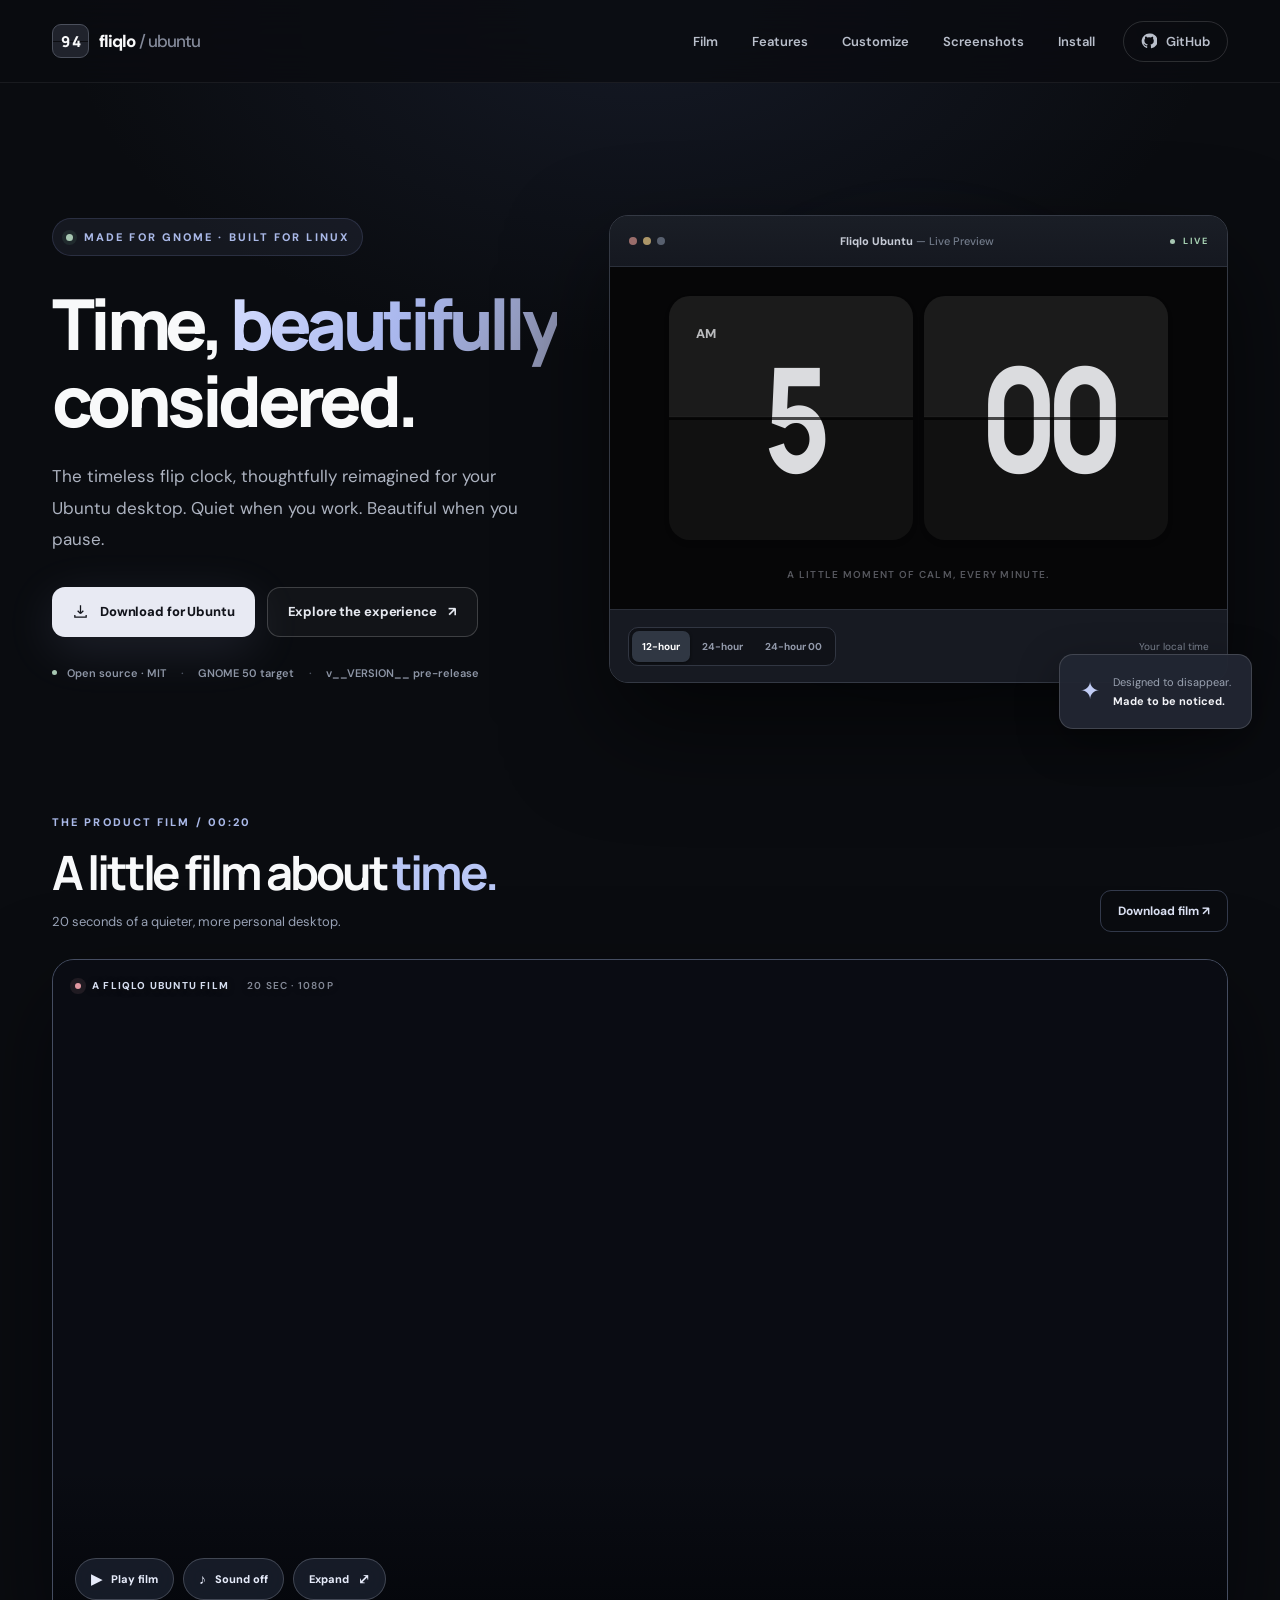
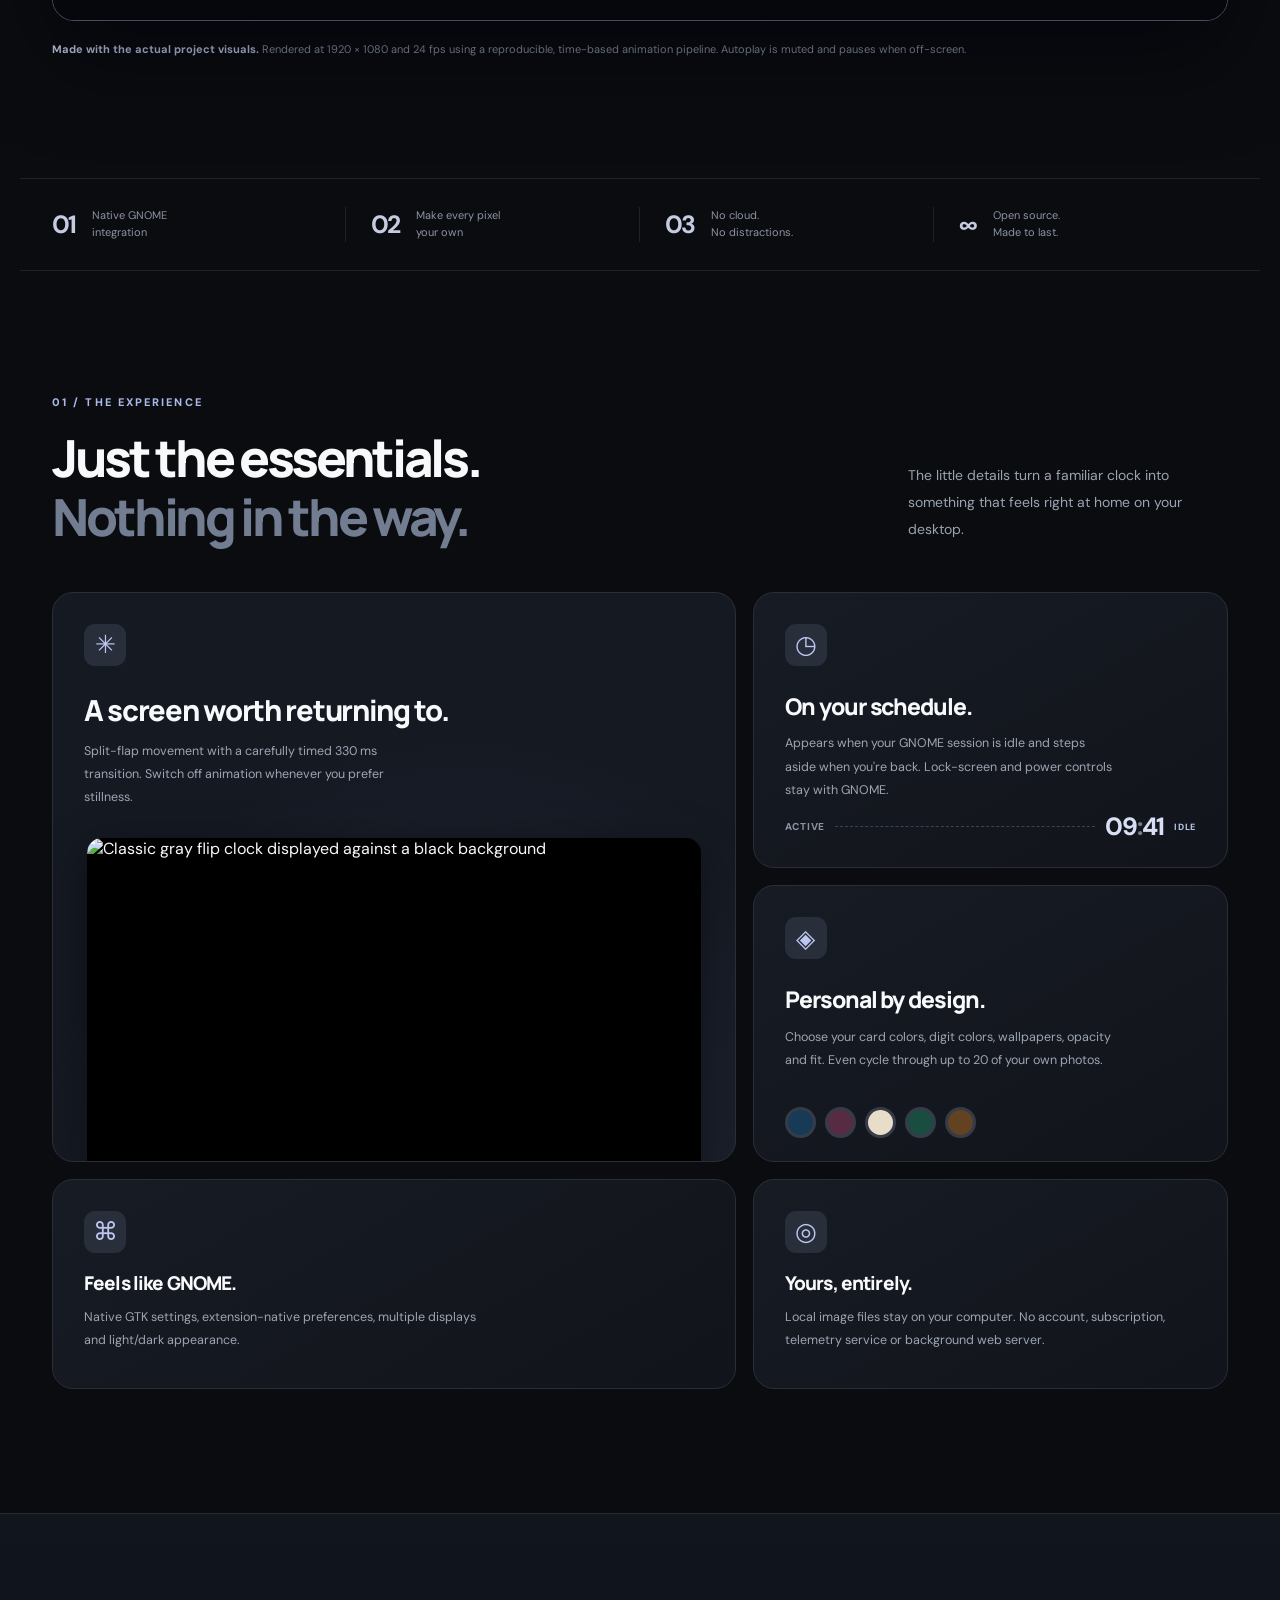
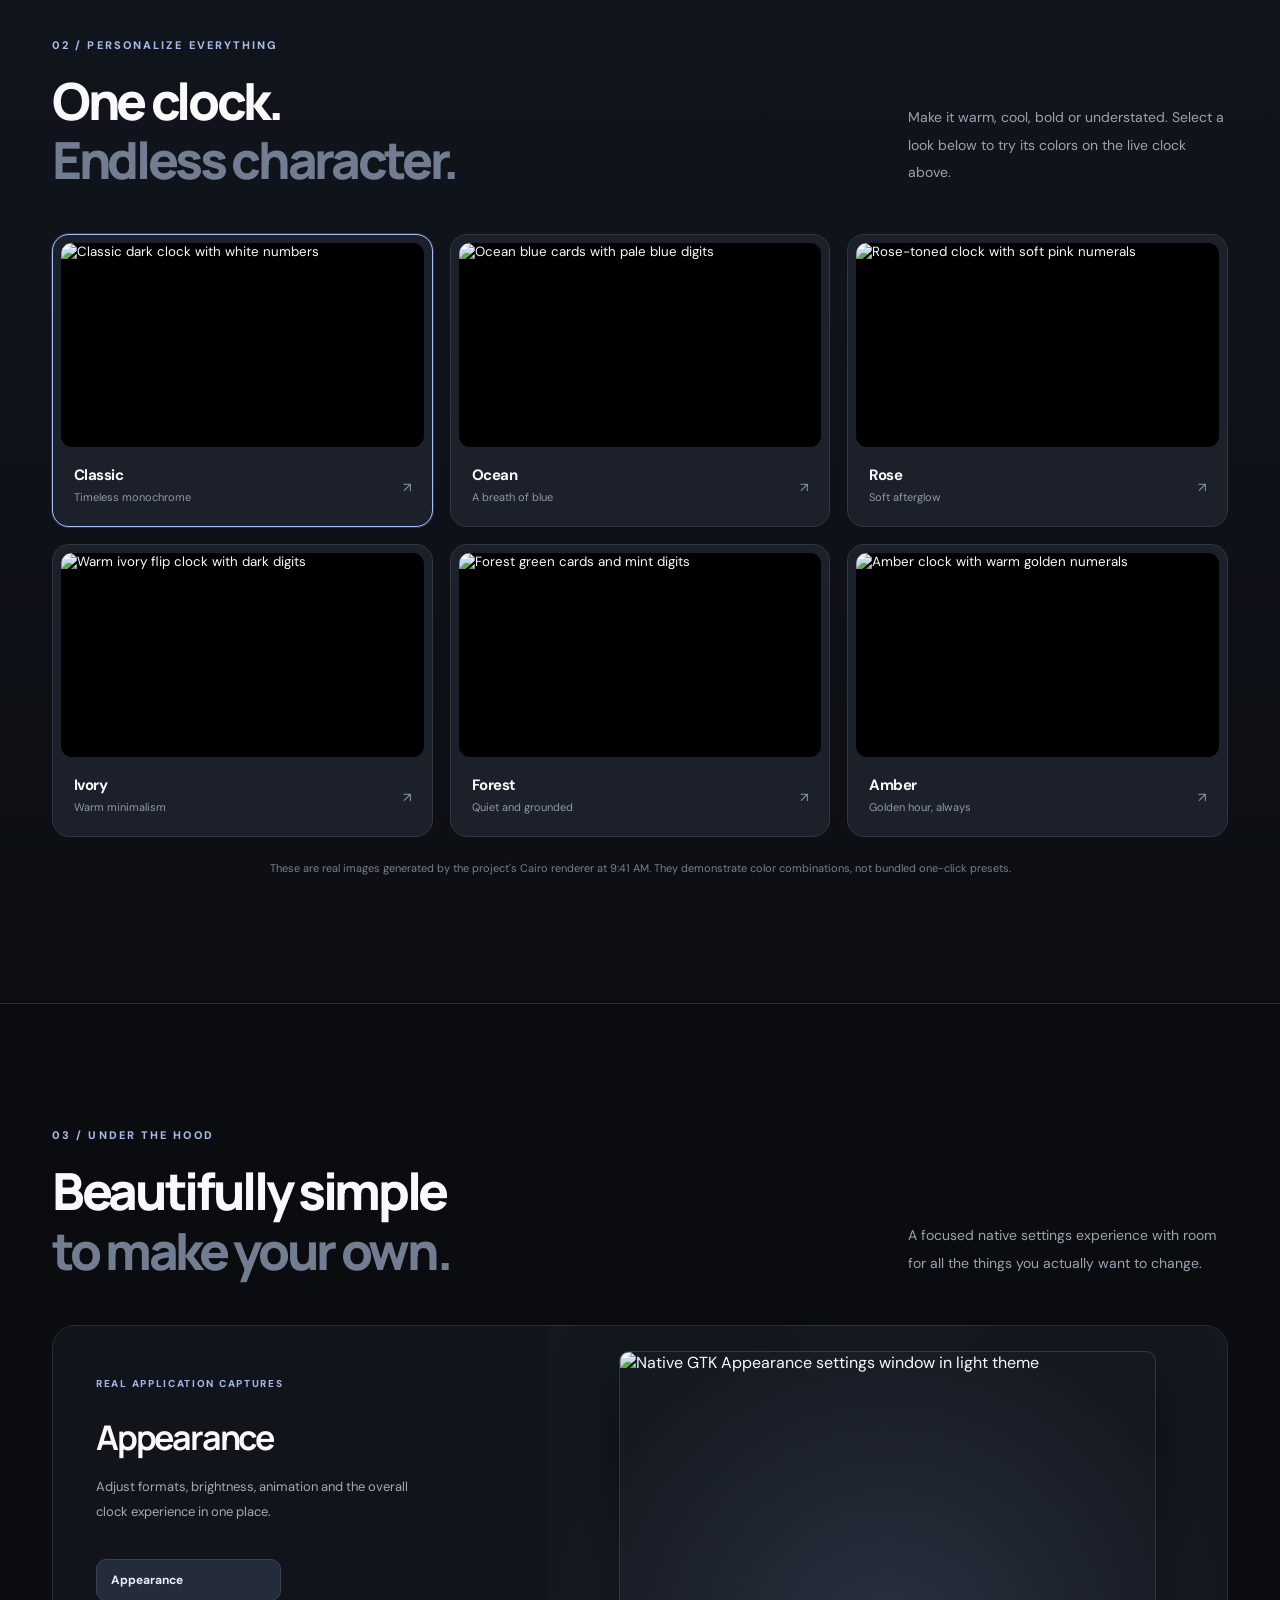
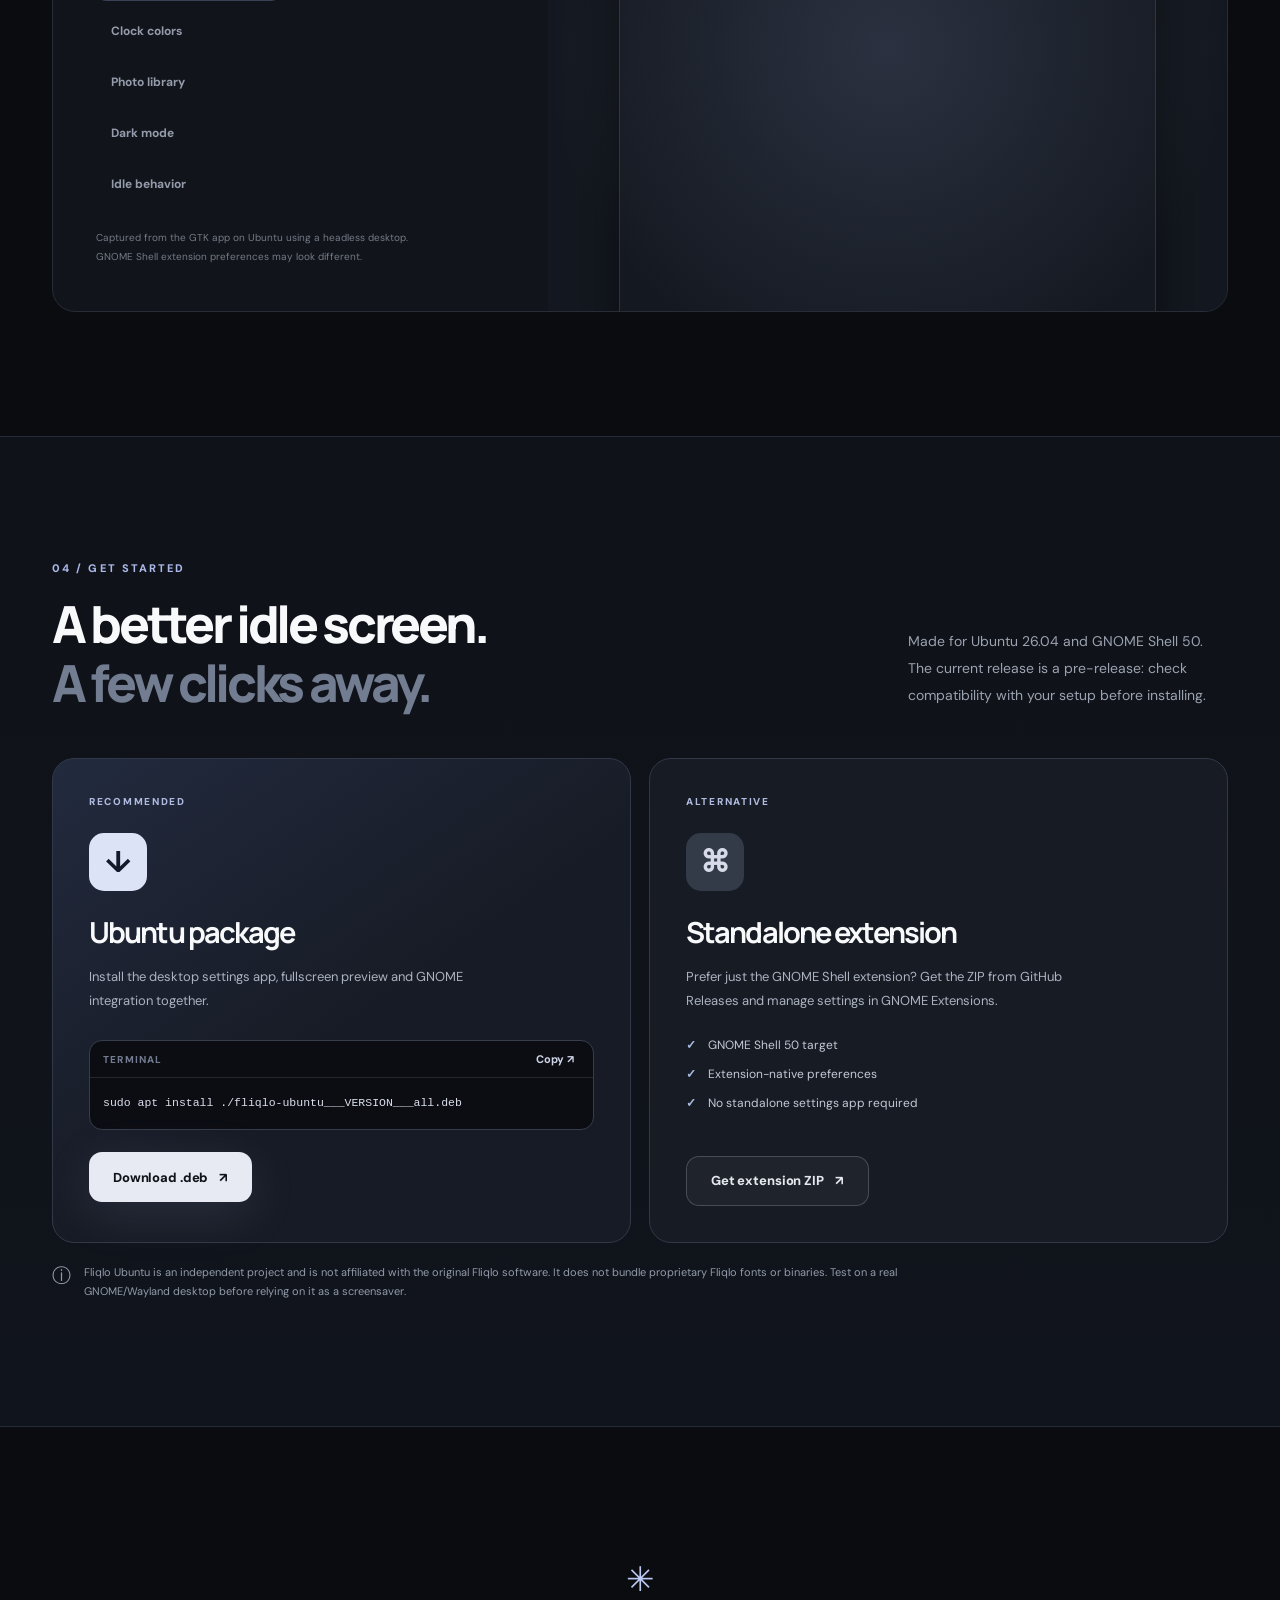
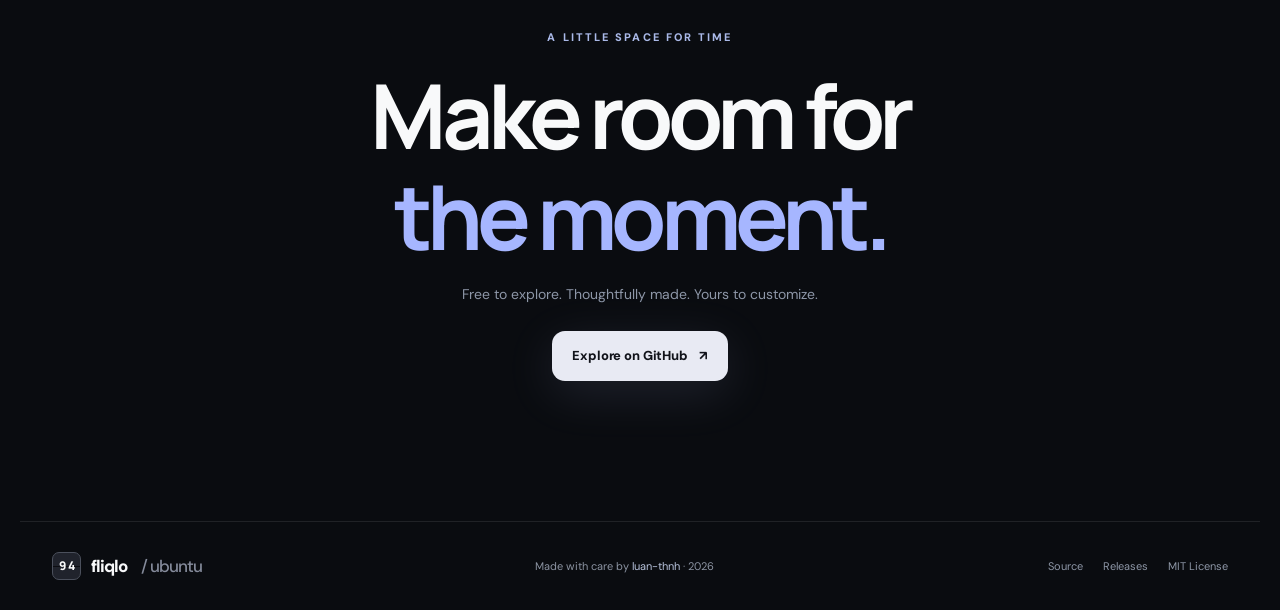
==== commit 59722a9e: "docs(ci): validate 1080p 20s product film and sync landing metadata" ====
--- a/website/index.html
+++ b/website/index.html
@@ -89,25 +89,25 @@
     <section class="film-section wrap" id="film" aria-labelledby="film-title">
       <div class="film-heading">
         <div>
-          <p class="overline">THE PRODUCT FILM / 00:16</p>
+          <p class="overline">THE PRODUCT FILM / 00:20</p>
           <h2 id="film-title">A little film about <em>time.</em></h2>
-          <p>16 seconds inside a quieter, more personal desktop.</p>
+          <p>20 seconds of a quieter, more personal desktop.</p>
         </div>
         <a href="./media/fliqlo-ubuntu-teaser.mp4" download class="film-download">Download film <span aria-hidden="true">↗</span></a>
       </div>
       <div class="film-frame" id="film-frame">
-        <video id="product-film" class="product-film" muted loop playsinline preload="none" poster="./media/fliqlo-ubuntu-poster.jpg" width="1280" height="720" aria-label="Fliqlo Ubuntu cinematic product film showing classic flip cards, customizable colors and native GTK settings">
+        <video id="product-film" class="product-film" muted loop playsinline preload="none" poster="./media/fliqlo-ubuntu-poster.jpg" width="1920" height="1080" aria-label="Fliqlo Ubuntu cinematic product film showing classic flip cards, customizable colors and native GTK settings">
           <source src="./media/fliqlo-ubuntu-teaser.mp4" type="video/mp4">
           <p>Your browser does not support video. <a href="./media/fliqlo-ubuntu-teaser.mp4">Download the product film</a>.</p>
         </video>
-        <div class="film-label" aria-hidden="true"><span class="film-red-dot"></span> A FLIQLO UBUNTU FILM <span class="film-label-time">16 SEC · 16:9</span></div>
+        <div class="film-label" aria-hidden="true"><span class="film-red-dot"></span> A FLIQLO UBUNTU FILM <span class="film-label-time">20 SEC · 1080P</span></div>
         <div class="film-controls" role="group" aria-label="Video controls">
           <button id="film-play" type="button" aria-label="Play film" aria-pressed="false"><span id="film-play-symbol" aria-hidden="true">▶</span><span id="film-play-label">Play film</span></button>
           <button id="film-sound" type="button" aria-label="Unmute film" aria-pressed="false"><span id="film-sound-symbol" aria-hidden="true">♪</span><span id="film-sound-label">Sound off</span></button>
           <button id="film-fullscreen" type="button" aria-label="Play video fullscreen">Expand <span aria-hidden="true">⤢</span></button>
         </div>
       </div>
-      <p class="film-caption"><span>Made with the actual project visuals.</span> Rendered at 24 fps using a reproducible, time-based animation pipeline. Autoplay is muted and pauses when off-screen.</p>
+      <p class="film-caption"><span>Made with the actual project visuals.</span> Rendered at 1920 × 1080 and 24 fps using a reproducible, time-based animation pipeline. Autoplay is muted and pauses when off-screen.</p>
     </section>
 
     <section class="intro-ribbon wrap" aria-label="Project highlights">
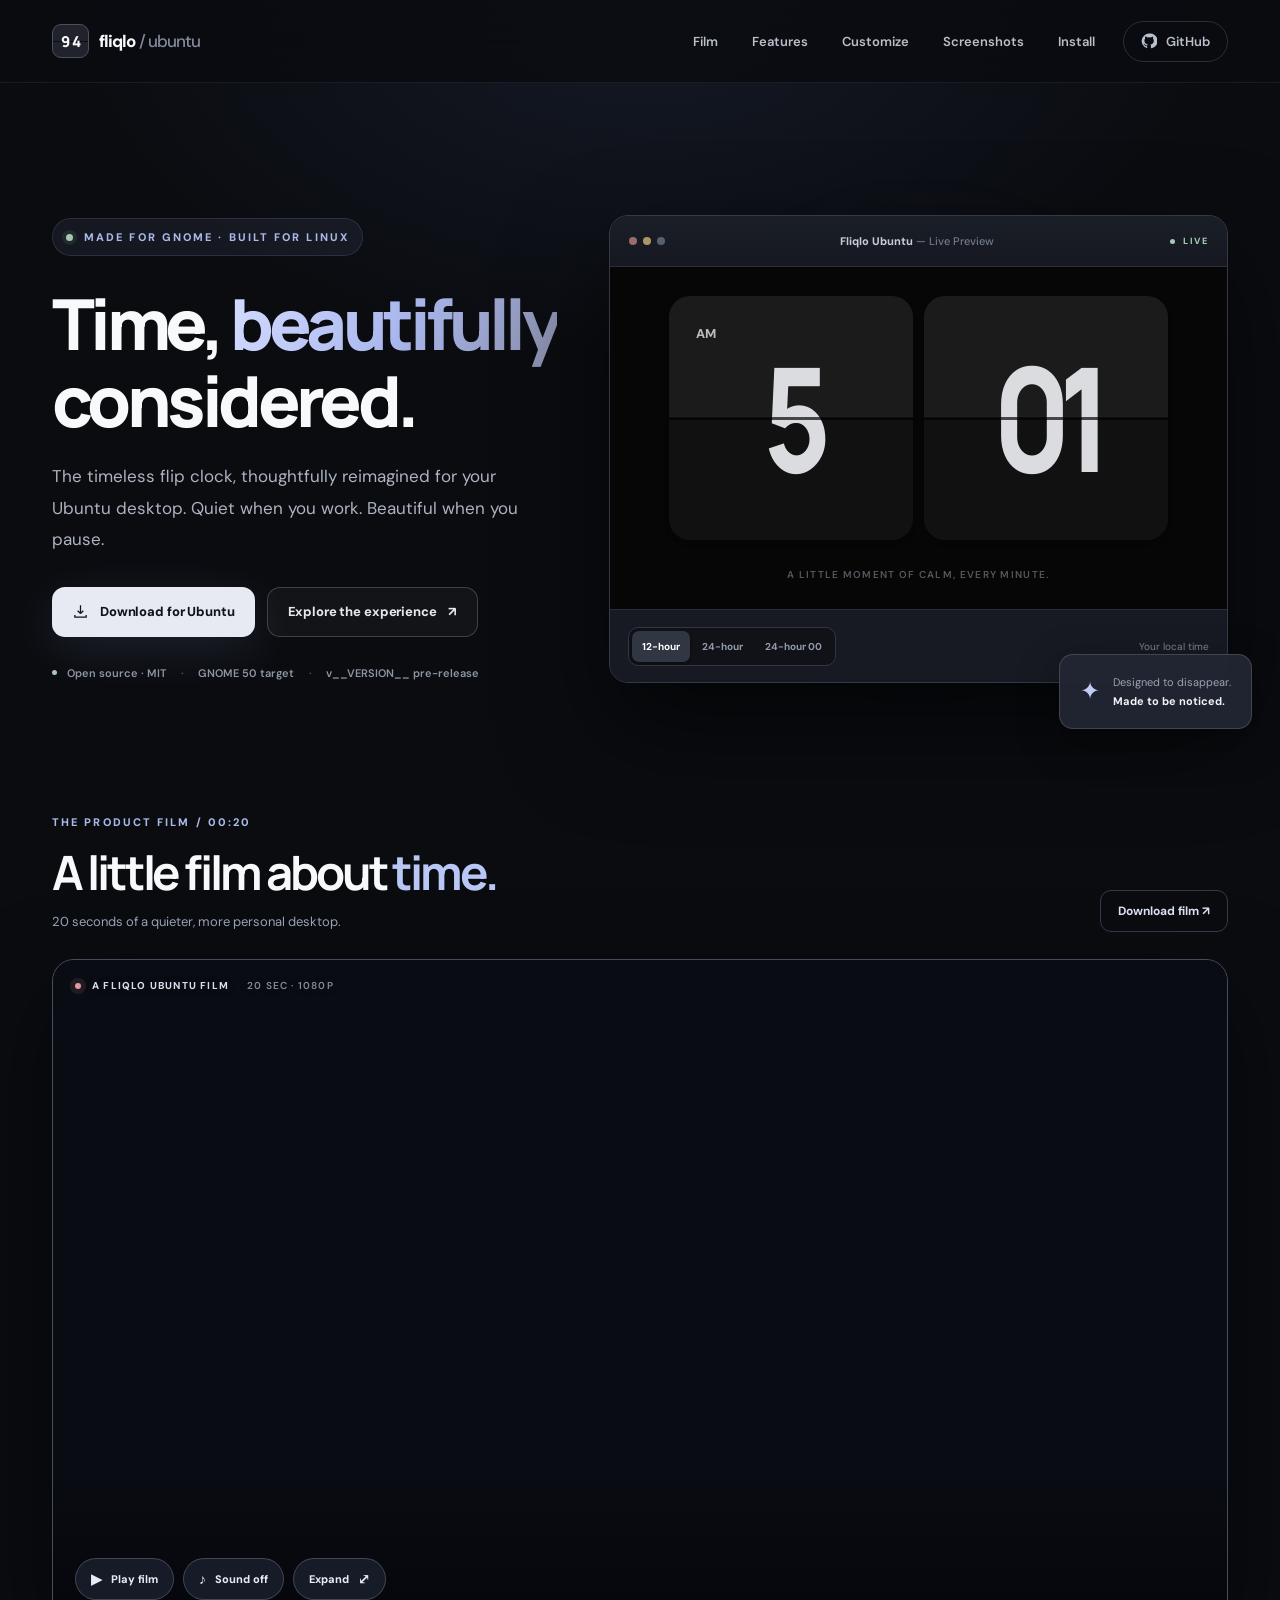
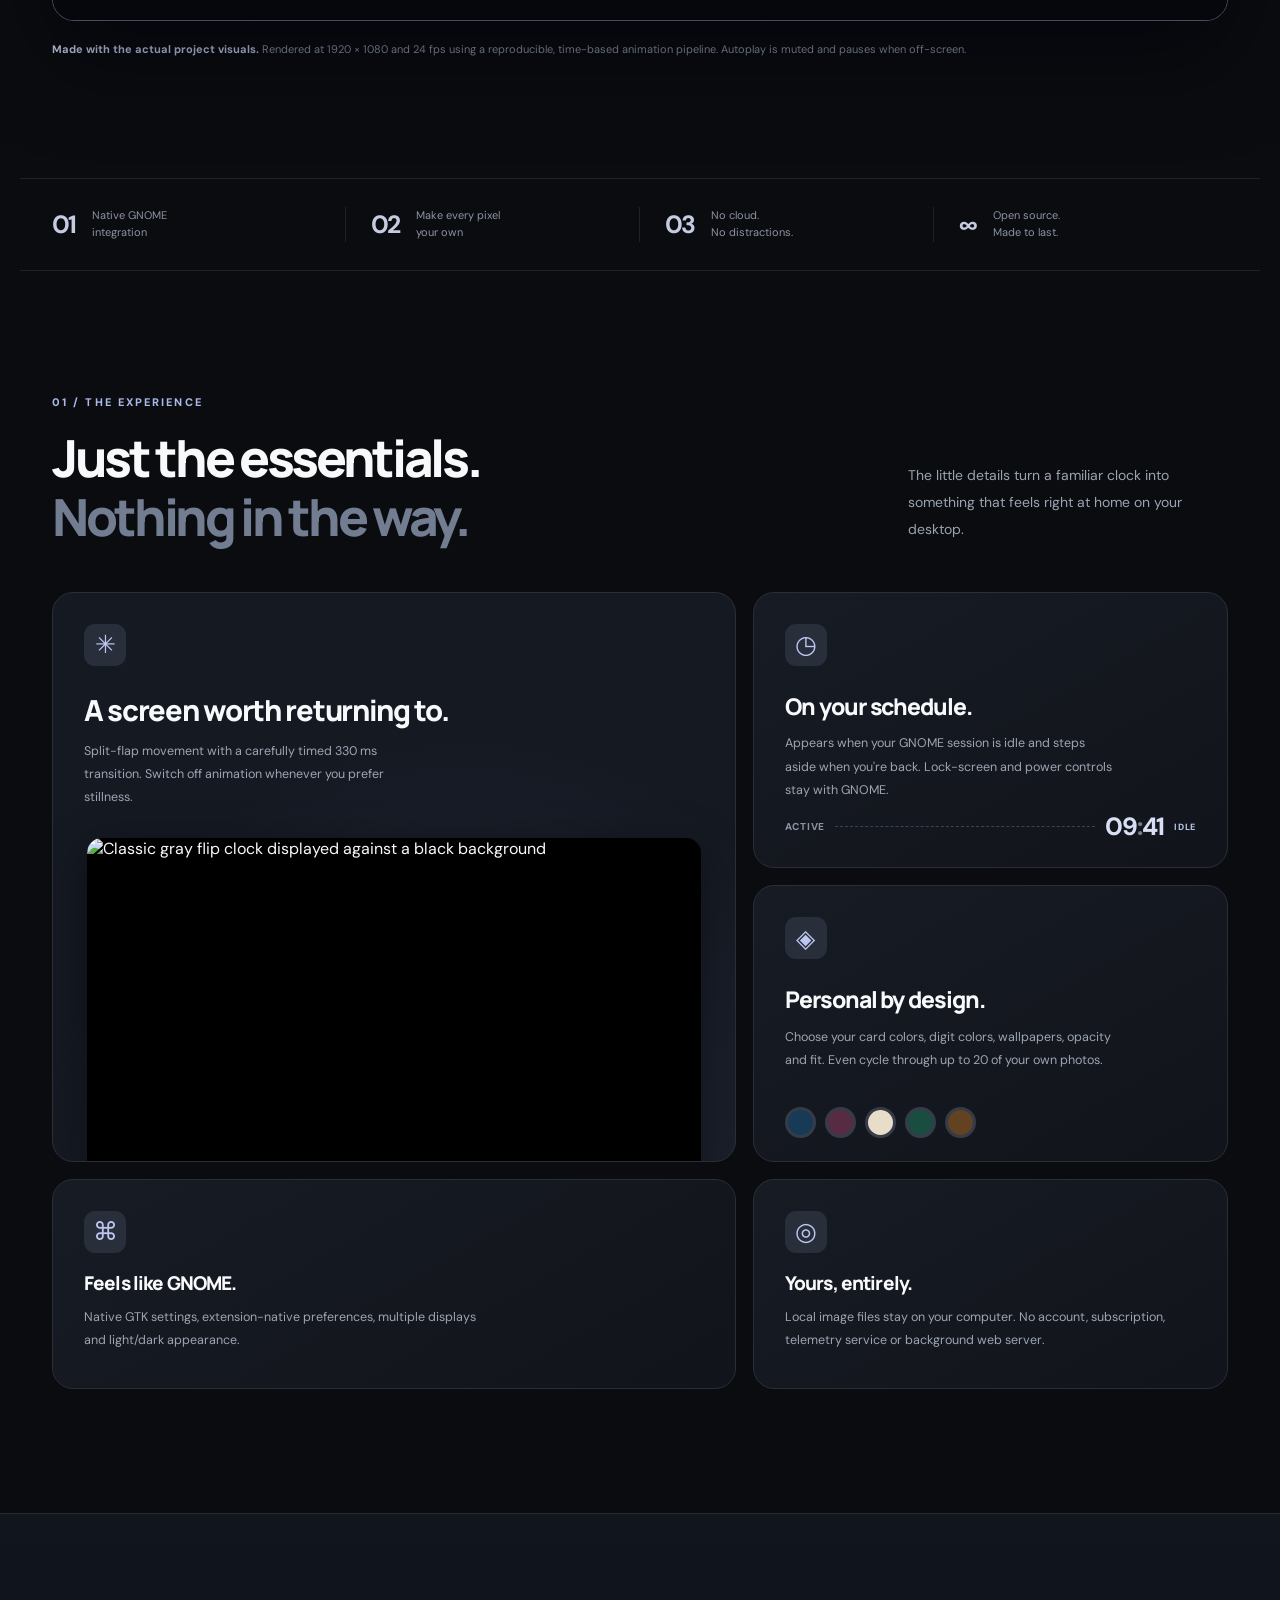
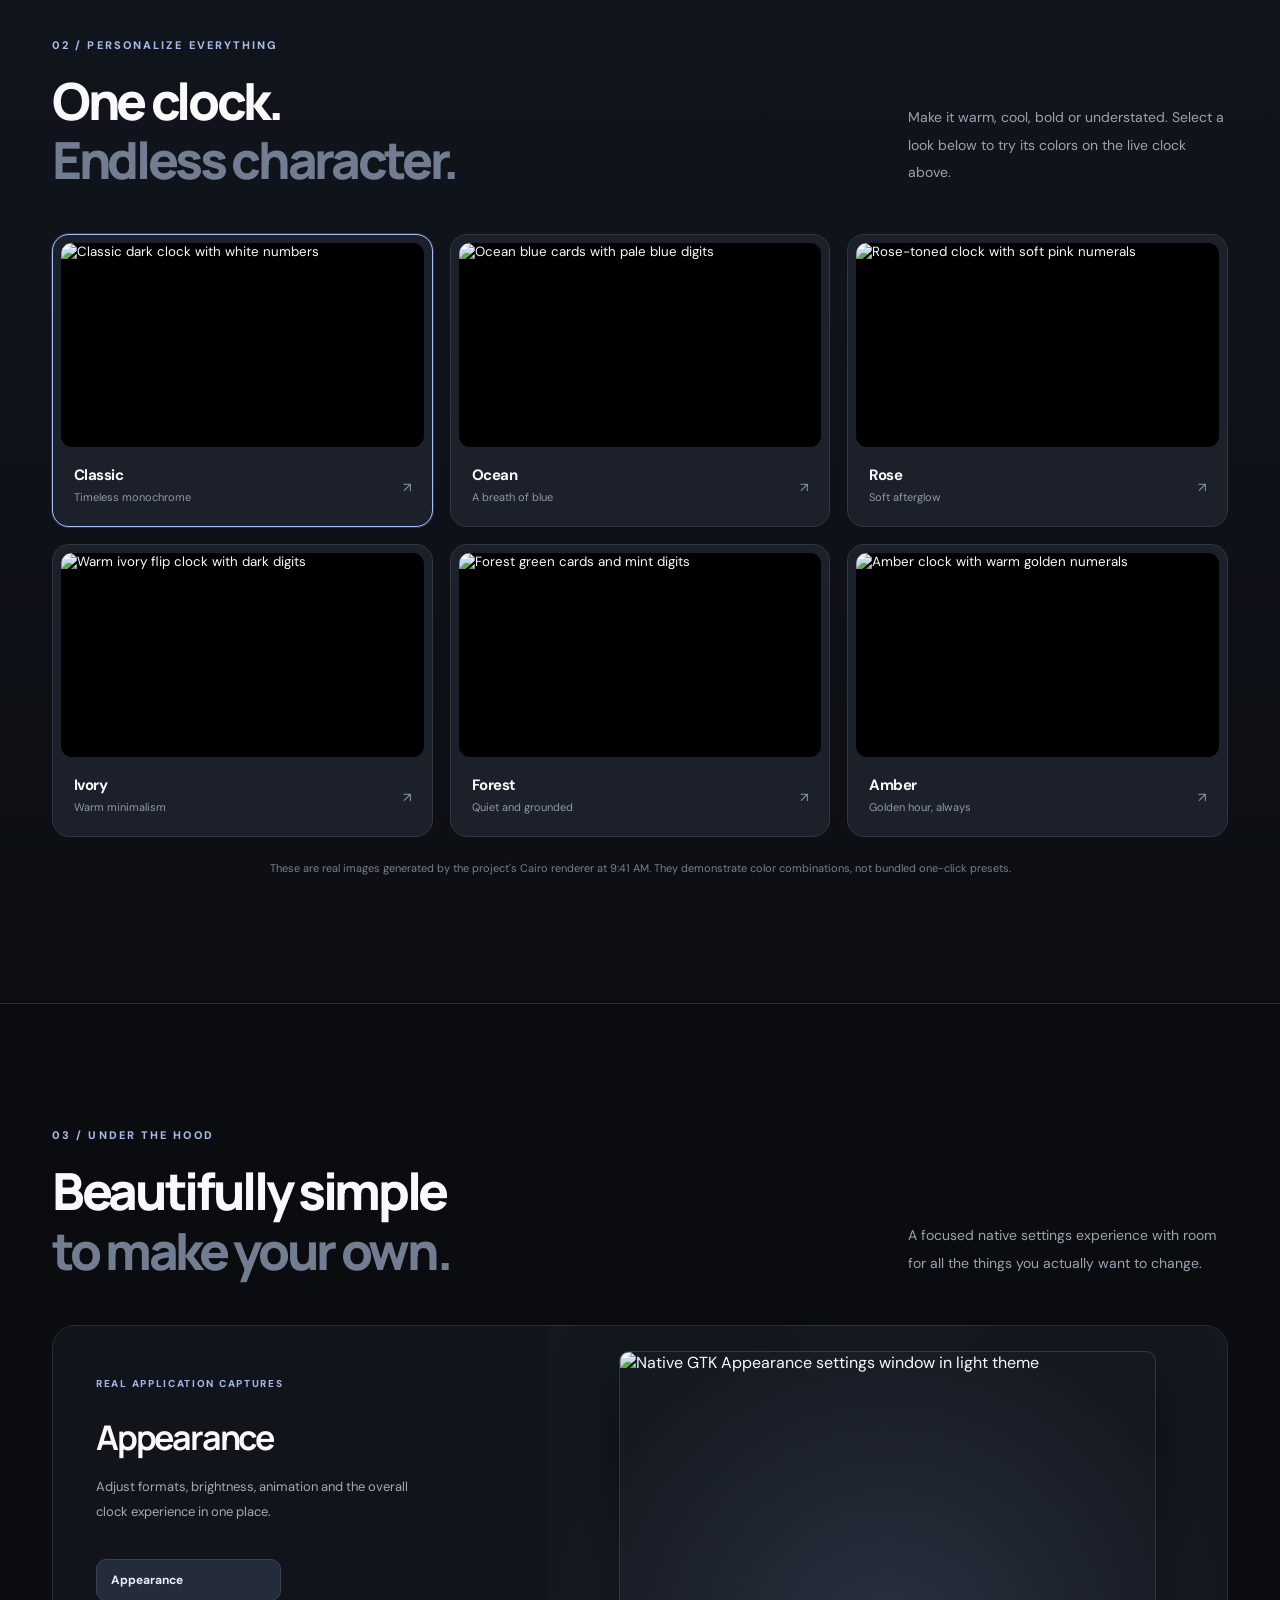
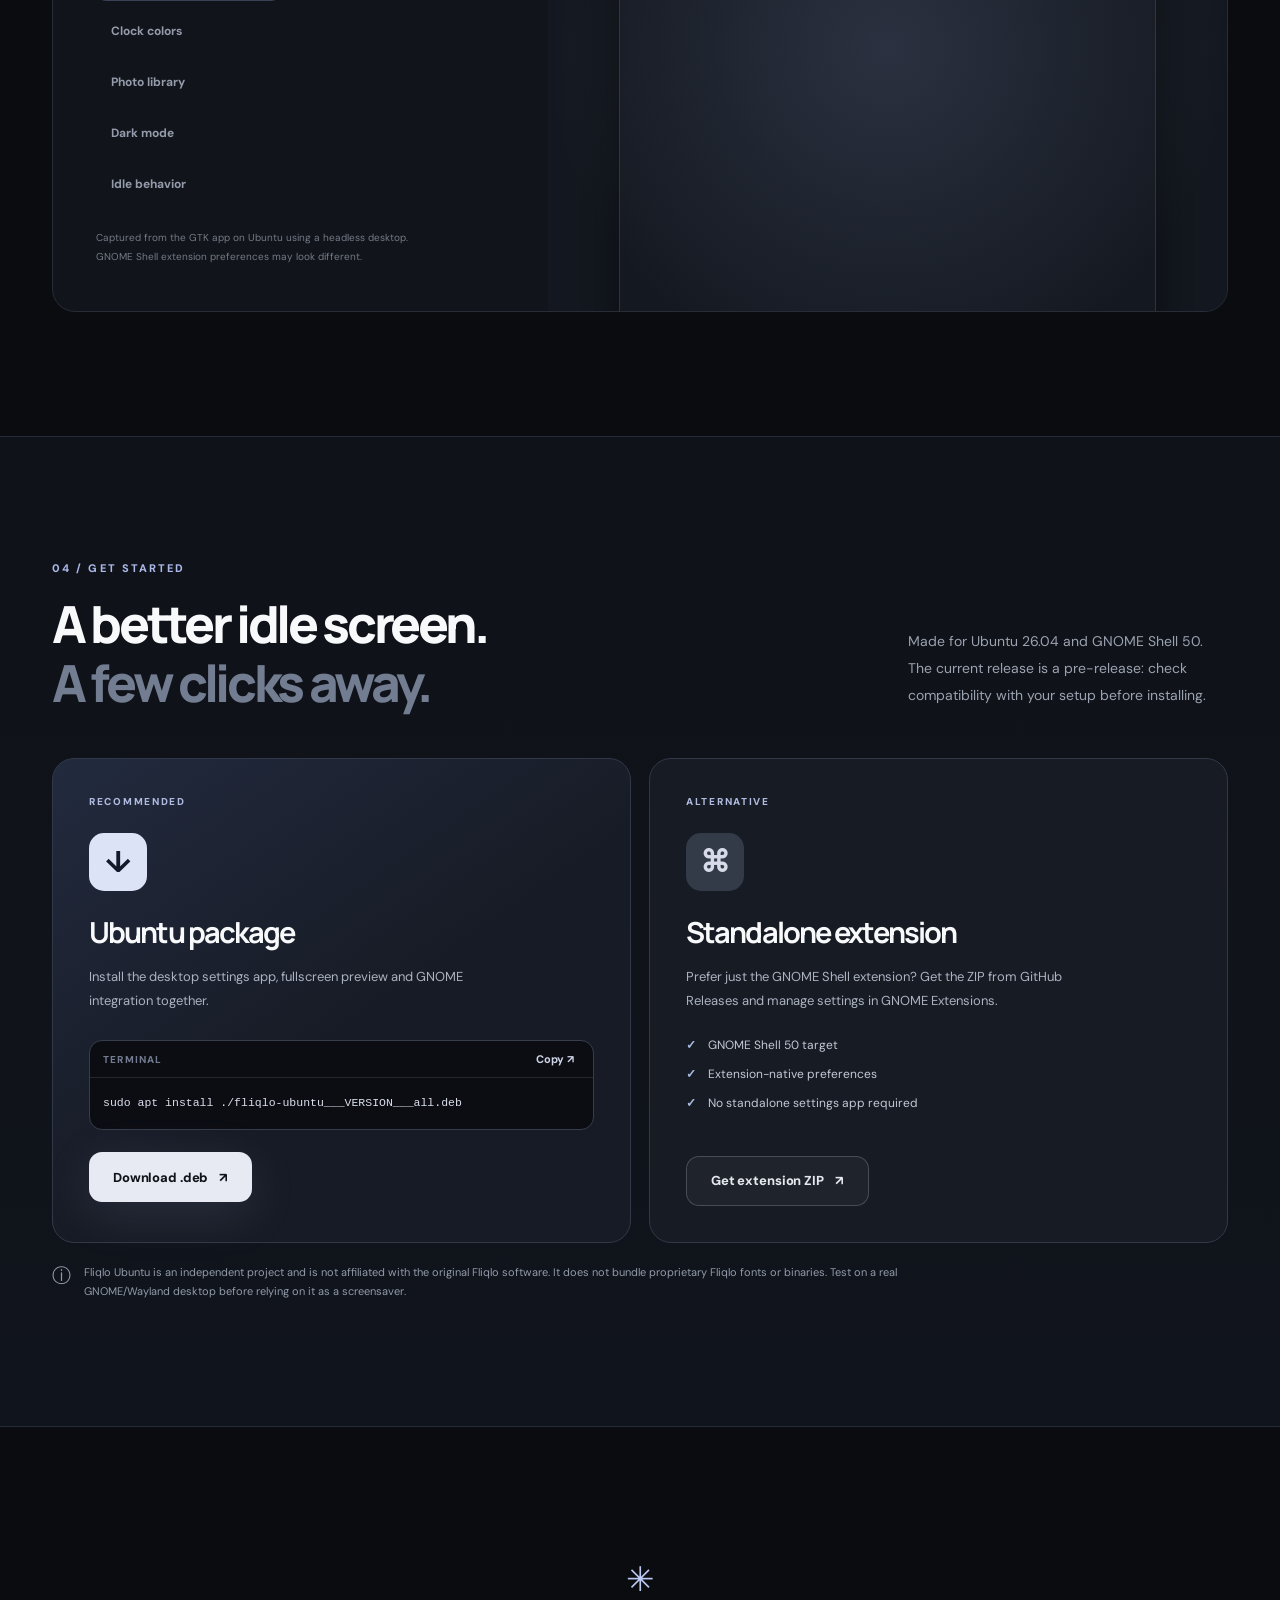
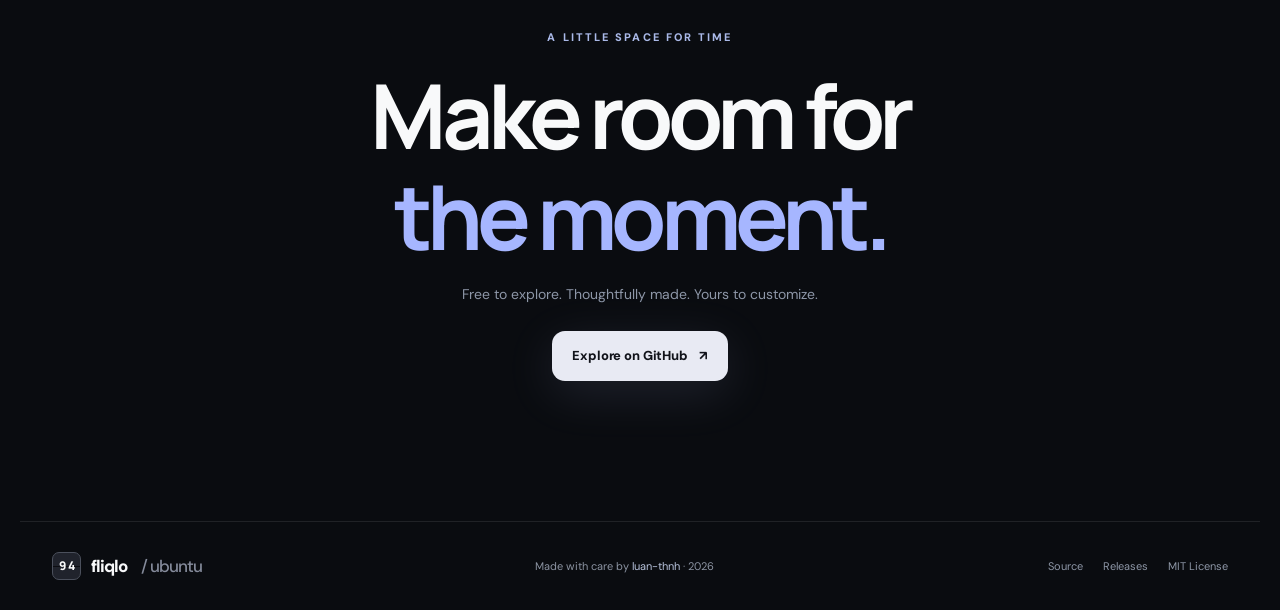
==== commit dba02192: "fix(site): bust video/poster cache for redesigned 1080p film" ====
--- a/website/index.html
+++ b/website/index.html
@@ -93,12 +93,12 @@
           <h2 id="film-title">A little film about <em>time.</em></h2>
           <p>20 seconds of a quieter, more personal desktop.</p>
         </div>
-        <a href="./media/fliqlo-ubuntu-teaser.mp4" download class="film-download">Download film <span aria-hidden="true">↗</span></a>
+        <a href="./media/fliqlo-ubuntu-teaser.mp4?v=film-v2-1080" download class="film-download">Download film <span aria-hidden="true">↗</span></a>
       </div>
       <div class="film-frame" id="film-frame">
-        <video id="product-film" class="product-film" muted loop playsinline preload="none" poster="./media/fliqlo-ubuntu-poster.jpg" width="1920" height="1080" aria-label="Fliqlo Ubuntu cinematic product film showing classic flip cards, customizable colors and native GTK settings">
-          <source src="./media/fliqlo-ubuntu-teaser.mp4" type="video/mp4">
-          <p>Your browser does not support video. <a href="./media/fliqlo-ubuntu-teaser.mp4">Download the product film</a>.</p>
+        <video id="product-film" class="product-film" muted loop playsinline preload="none" poster="./media/fliqlo-ubuntu-poster.jpg?v=film-v2-1080" width="1920" height="1080" aria-label="Fliqlo Ubuntu cinematic product film showing classic flip cards, customizable colors and native GTK settings">
+          <source src="./media/fliqlo-ubuntu-teaser.mp4?v=film-v2-1080" type="video/mp4">
+          <p>Your browser does not support video. <a href="./media/fliqlo-ubuntu-teaser.mp4?v=film-v2-1080">Download the product film</a>.</p>
         </video>
         <div class="film-label" aria-hidden="true"><span class="film-red-dot"></span> A FLIQLO UBUNTU FILM <span class="film-label-time">20 SEC · 1080P</span></div>
         <div class="film-controls" role="group" aria-label="Video controls">
